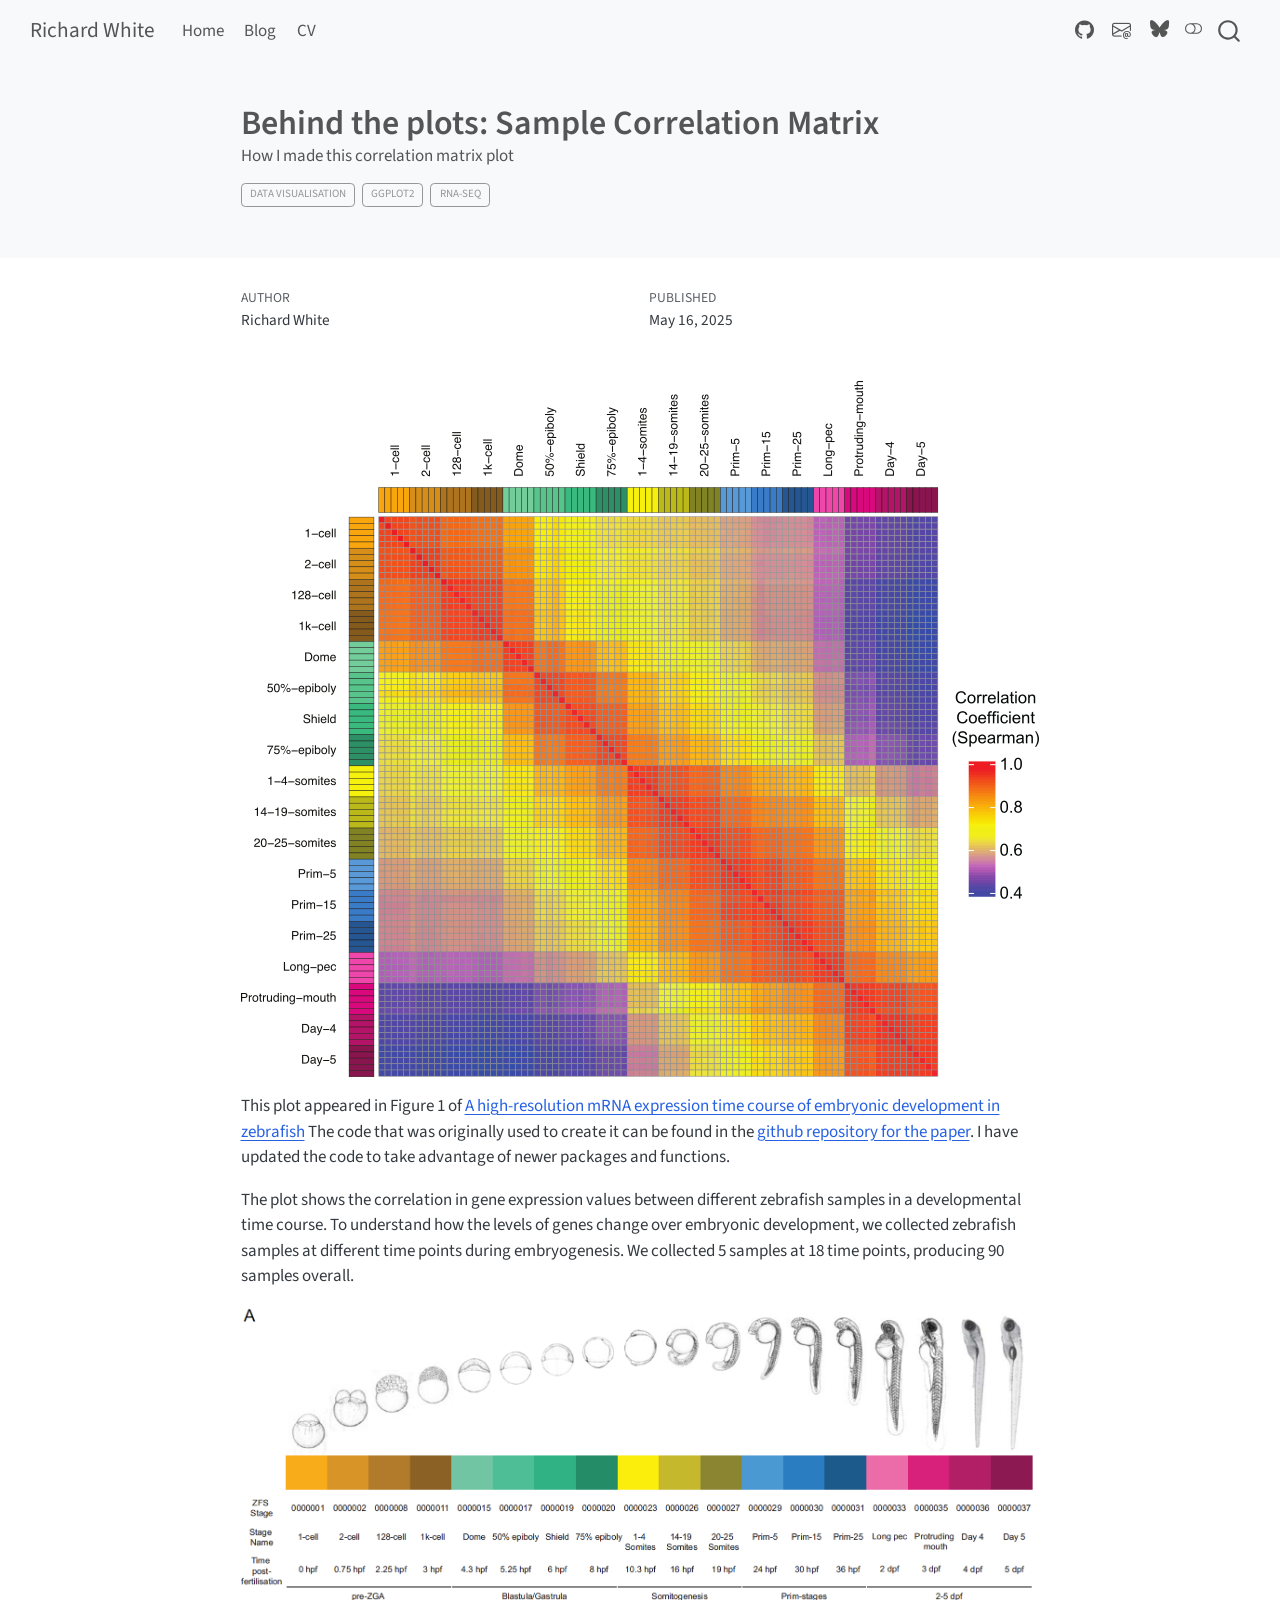
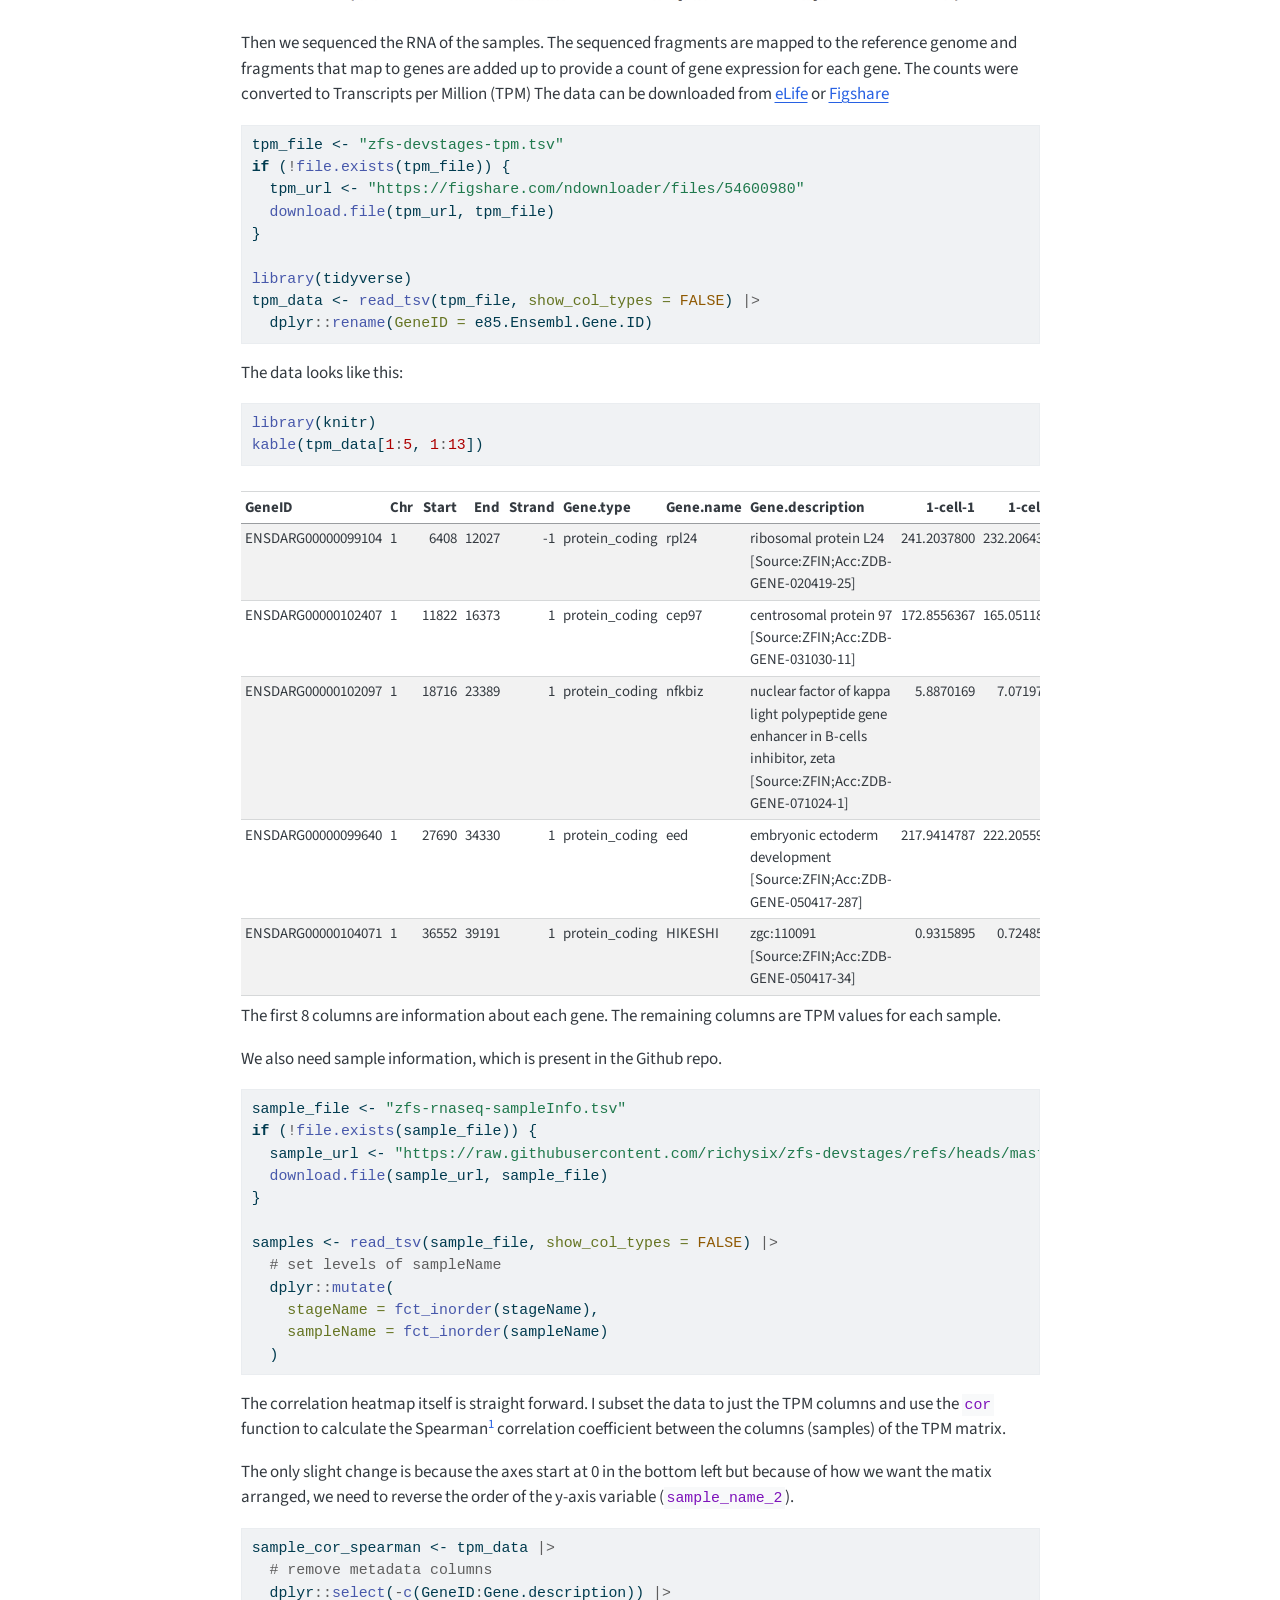
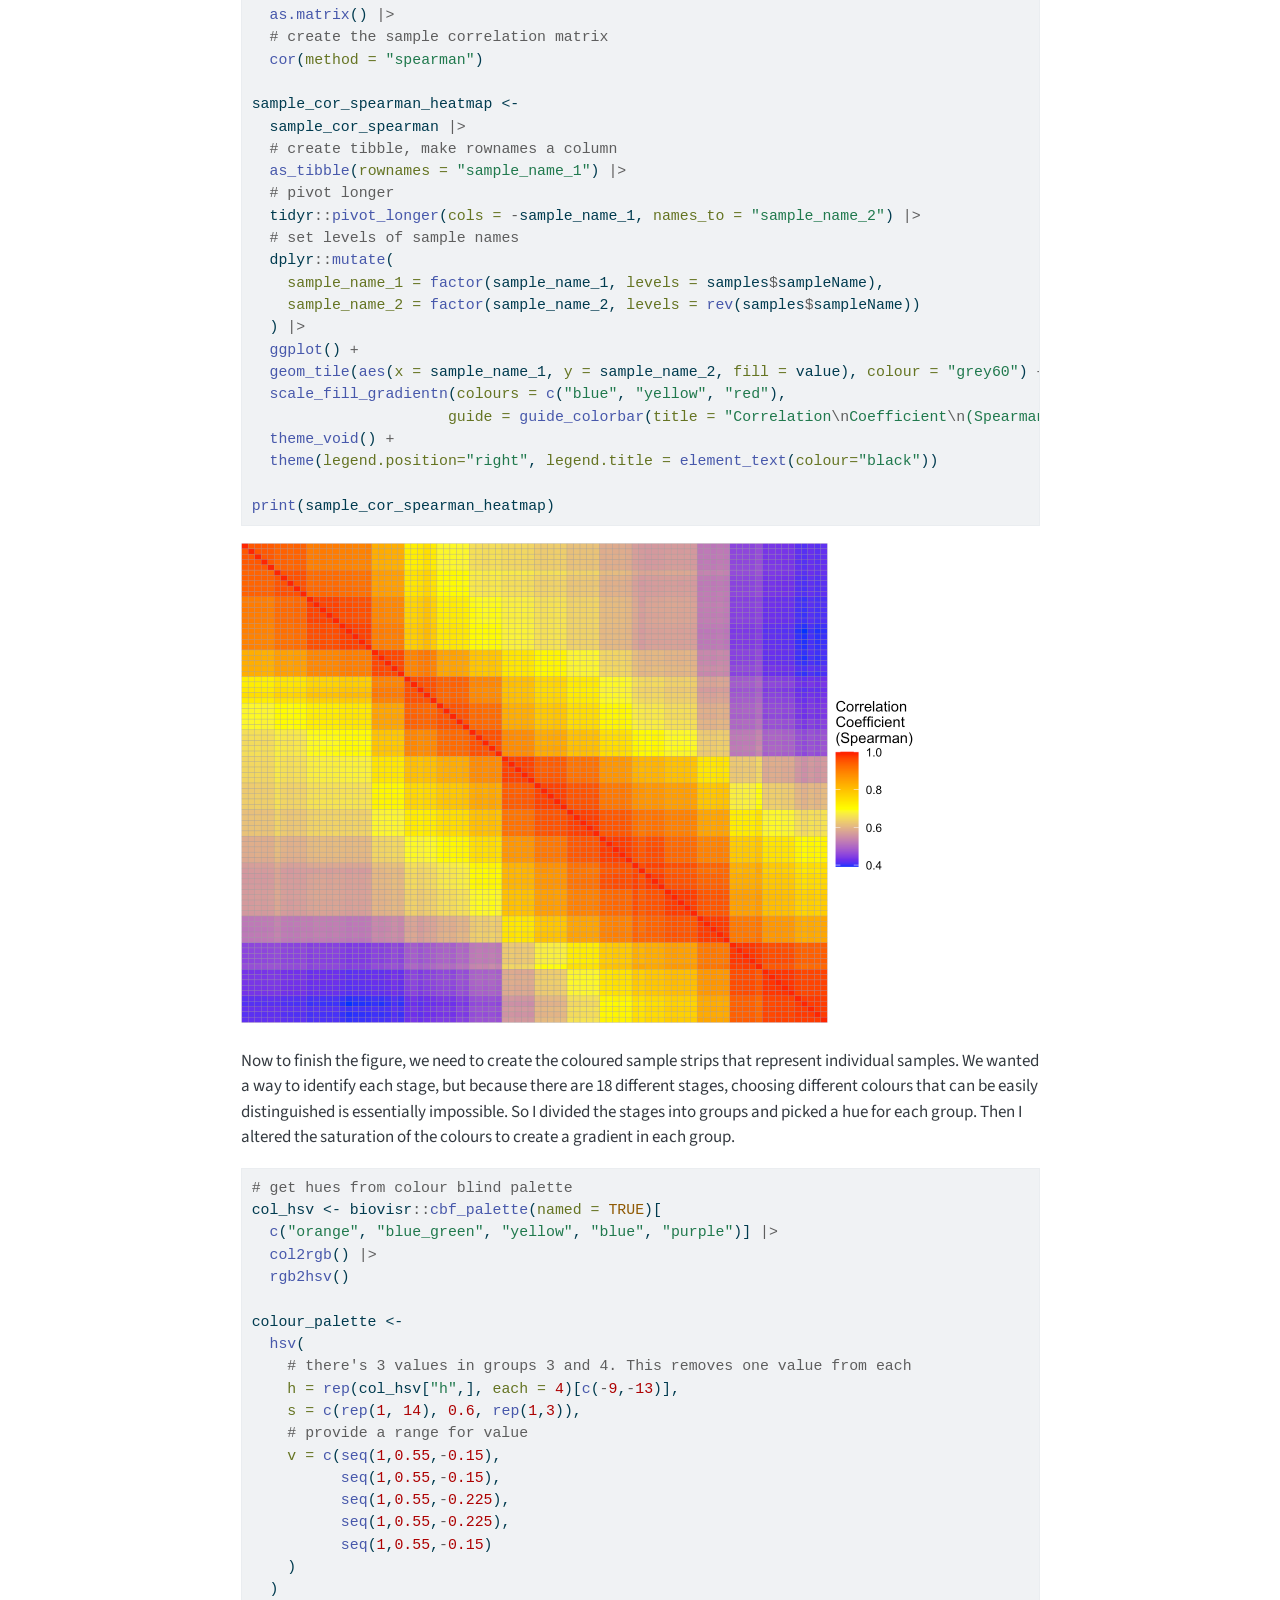
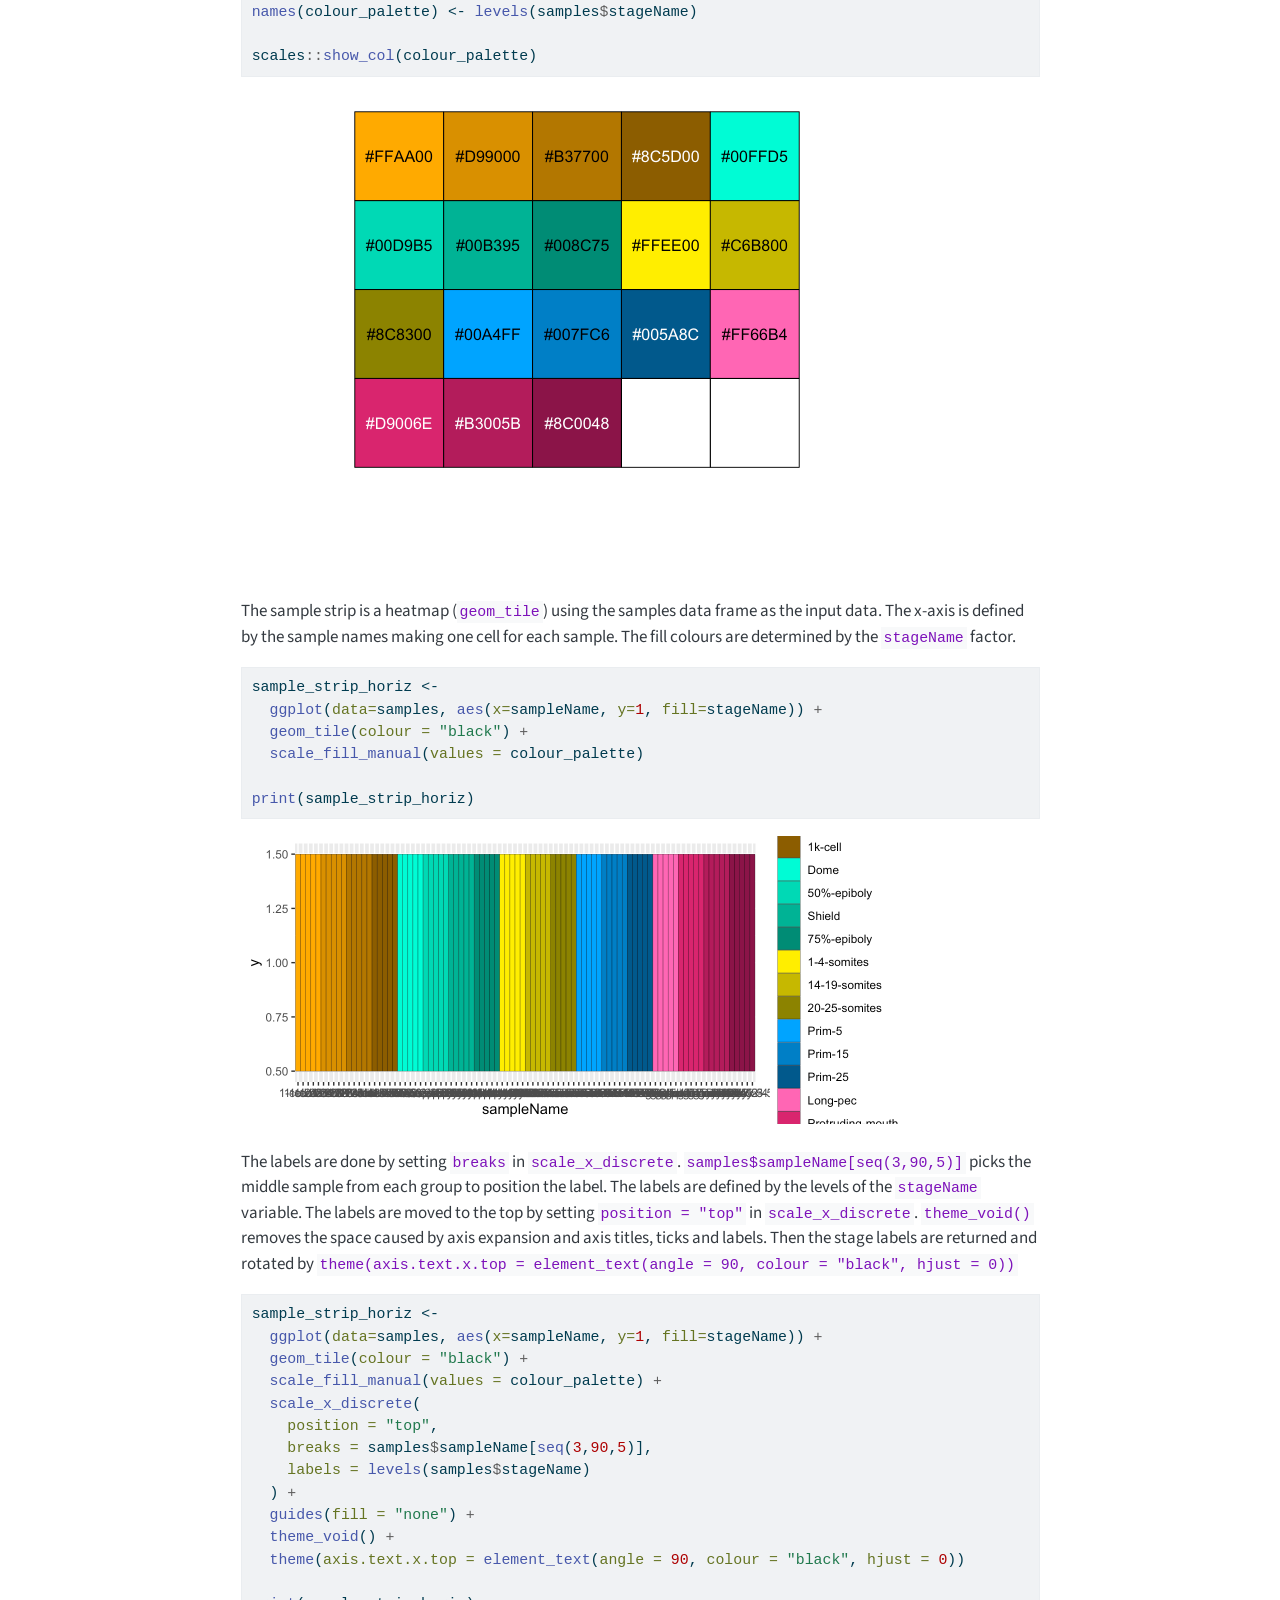
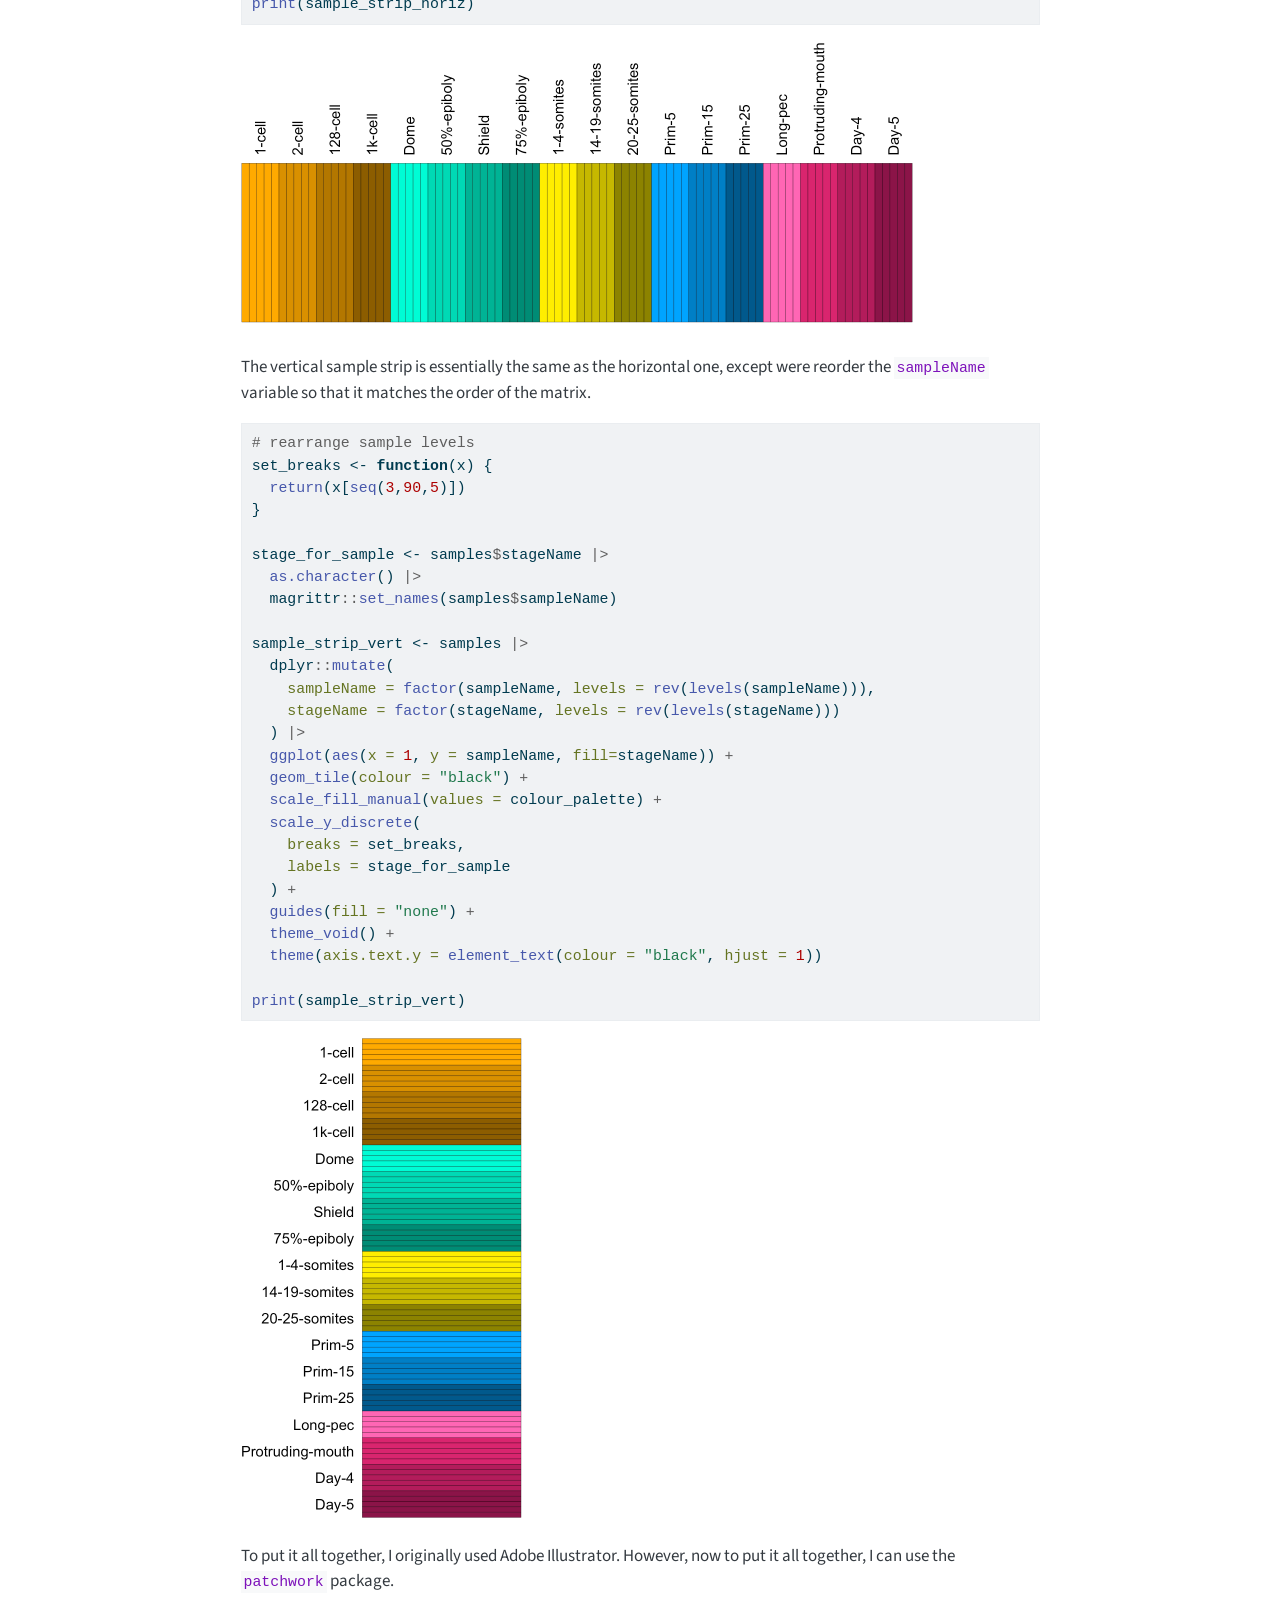
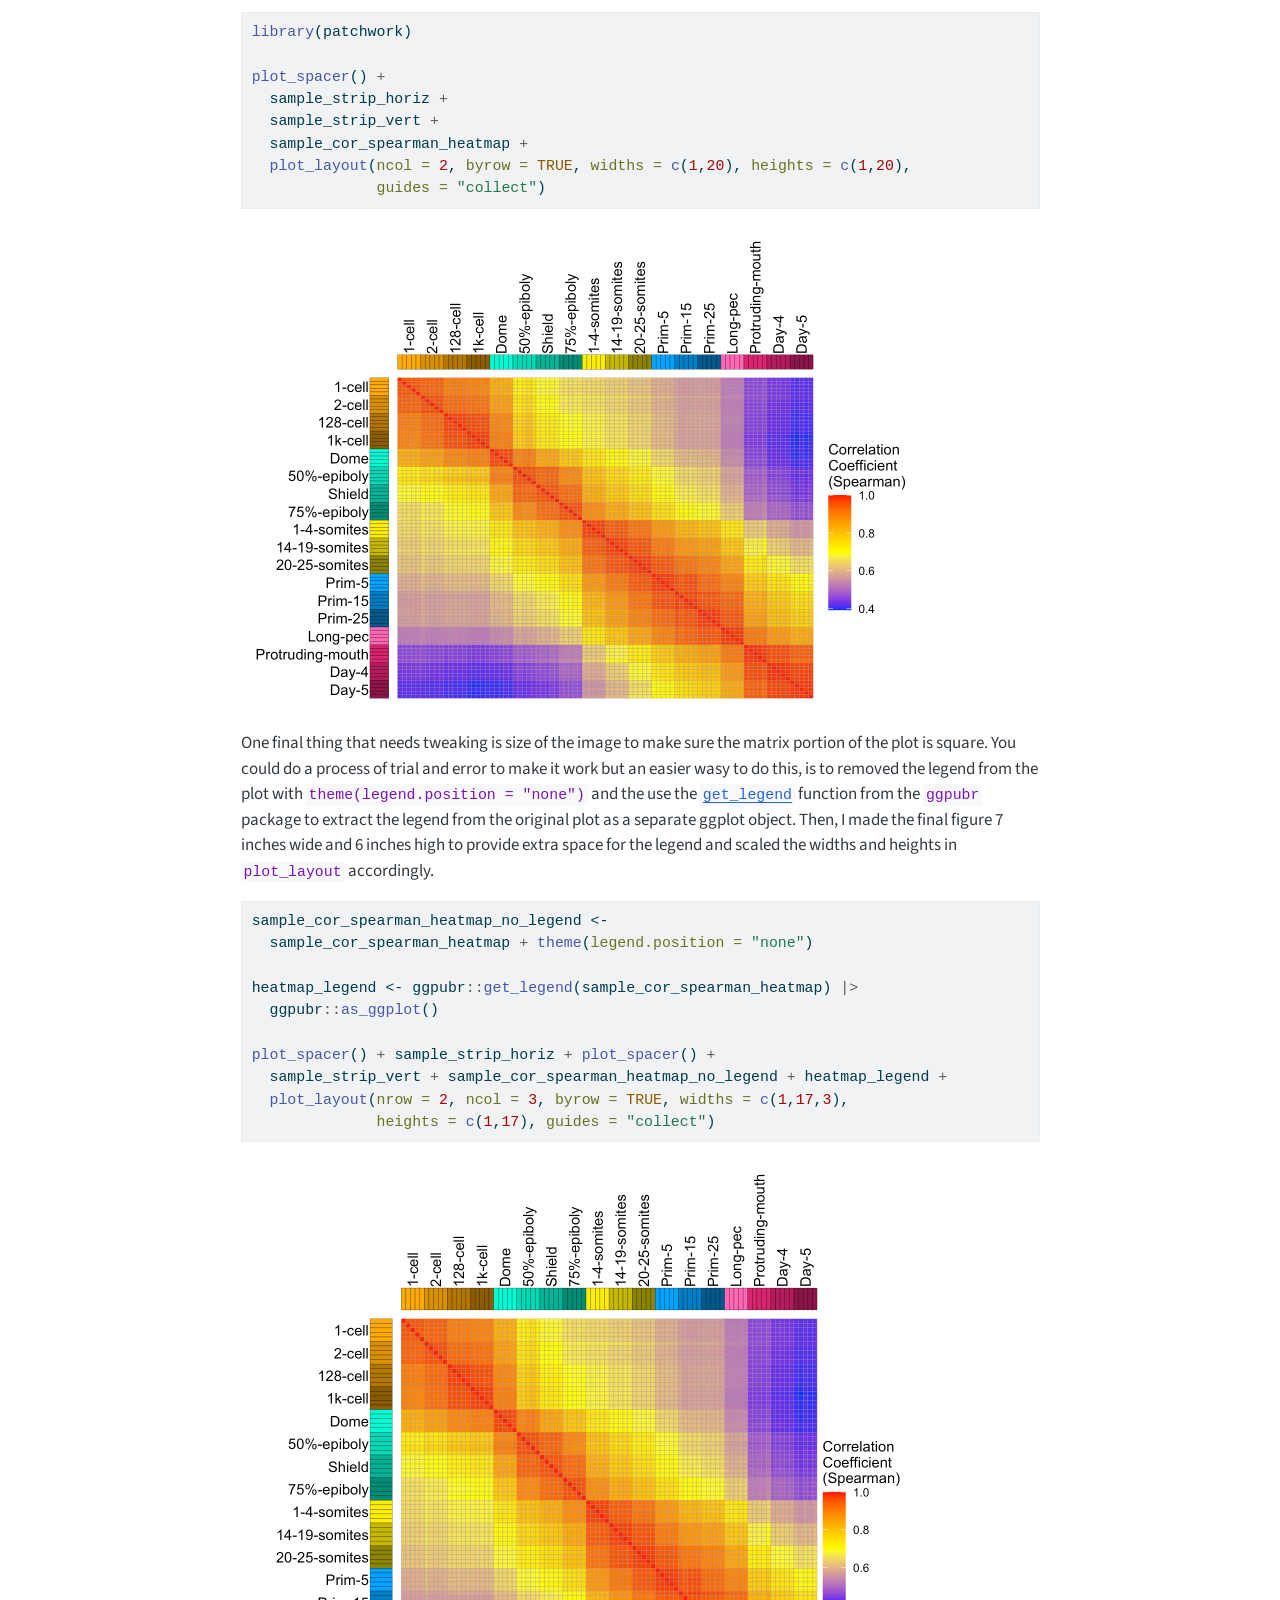
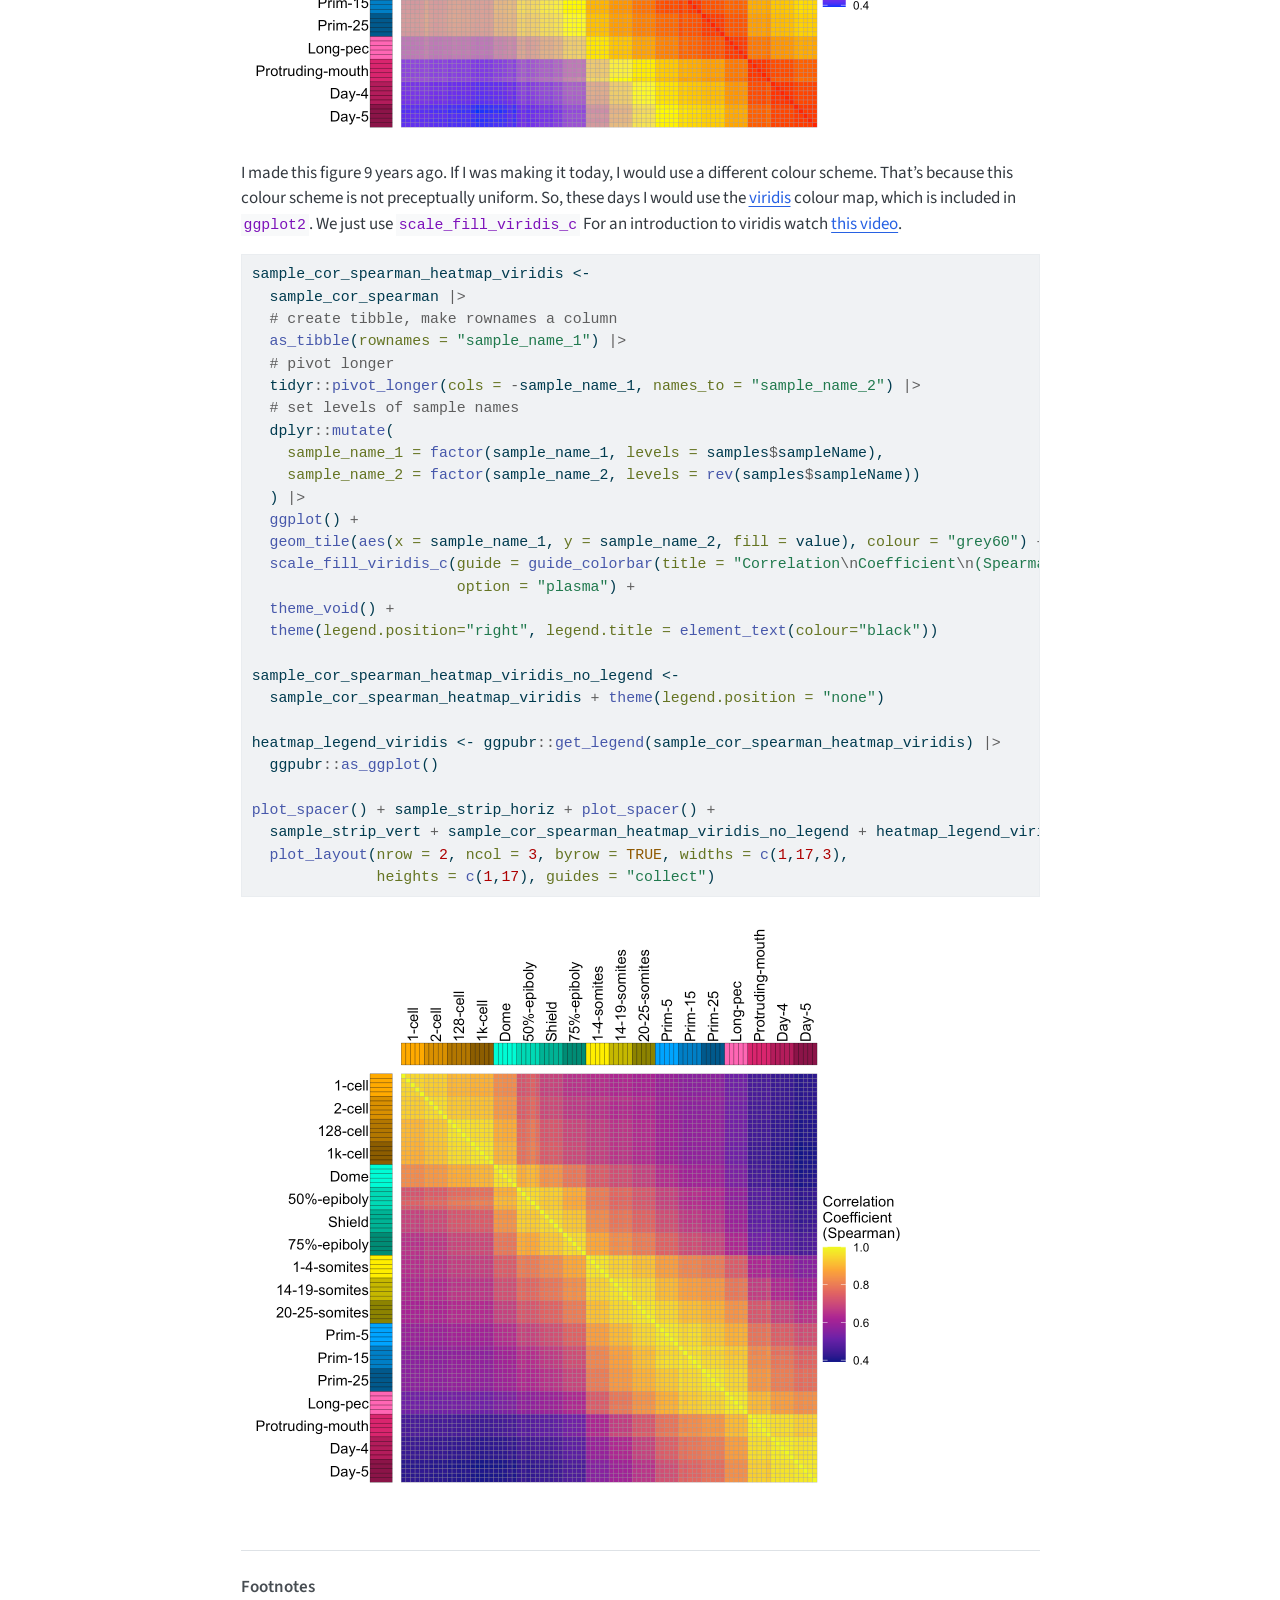
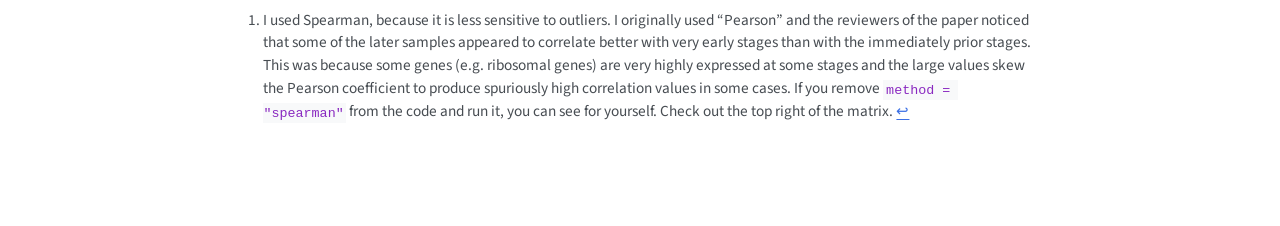
==== docs/posts/sample-cor-matrix/index.html @ 6b80bf81 "Create new post about sample correlation matrix" ====
<!DOCTYPE html>
<html xmlns="http://www.w3.org/1999/xhtml" lang="en" xml:lang="en"><head>

<meta charset="utf-8">
<meta name="generator" content="quarto-1.6.40">

<meta name="viewport" content="width=device-width, initial-scale=1.0, user-scalable=yes">

<meta name="author" content="Richard White">
<meta name="dcterms.date" content="2025-05-16">
<meta name="description" content="How I made this correlation matrix plot">

<title>Behind the plots: Sample Correlation Matrix – Richard White</title>
<style>
code{white-space: pre-wrap;}
span.smallcaps{font-variant: small-caps;}
div.columns{display: flex; gap: min(4vw, 1.5em);}
div.column{flex: auto; overflow-x: auto;}
div.hanging-indent{margin-left: 1.5em; text-indent: -1.5em;}
ul.task-list{list-style: none;}
ul.task-list li input[type="checkbox"] {
  width: 0.8em;
  margin: 0 0.8em 0.2em -1em; /* quarto-specific, see https://github.com/quarto-dev/quarto-cli/issues/4556 */ 
  vertical-align: middle;
}
/* CSS for syntax highlighting */
pre > code.sourceCode { white-space: pre; position: relative; }
pre > code.sourceCode > span { line-height: 1.25; }
pre > code.sourceCode > span:empty { height: 1.2em; }
.sourceCode { overflow: visible; }
code.sourceCode > span { color: inherit; text-decoration: inherit; }
div.sourceCode { margin: 1em 0; }
pre.sourceCode { margin: 0; }
@media screen {
div.sourceCode { overflow: auto; }
}
@media print {
pre > code.sourceCode { white-space: pre-wrap; }
pre > code.sourceCode > span { display: inline-block; text-indent: -5em; padding-left: 5em; }
}
pre.numberSource code
  { counter-reset: source-line 0; }
pre.numberSource code > span
  { position: relative; left: -4em; counter-increment: source-line; }
pre.numberSource code > span > a:first-child::before
  { content: counter(source-line);
    position: relative; left: -1em; text-align: right; vertical-align: baseline;
    border: none; display: inline-block;
    -webkit-touch-callout: none; -webkit-user-select: none;
    -khtml-user-select: none; -moz-user-select: none;
    -ms-user-select: none; user-select: none;
    padding: 0 4px; width: 4em;
  }
pre.numberSource { margin-left: 3em;  padding-left: 4px; }
div.sourceCode
  {   }
@media screen {
pre > code.sourceCode > span > a:first-child::before { text-decoration: underline; }
}
</style>


<script src="../../site_libs/quarto-nav/quarto-nav.js"></script>
<script src="../../site_libs/quarto-nav/headroom.min.js"></script>
<script src="../../site_libs/clipboard/clipboard.min.js"></script>
<script src="../../site_libs/quarto-search/autocomplete.umd.js"></script>
<script src="../../site_libs/quarto-search/fuse.min.js"></script>
<script src="../../site_libs/quarto-search/quarto-search.js"></script>
<meta name="quarto:offset" content="../../">
<script src="../../site_libs/quarto-html/quarto.js"></script>
<script src="../../site_libs/quarto-html/popper.min.js"></script>
<script src="../../site_libs/quarto-html/tippy.umd.min.js"></script>
<script src="../../site_libs/quarto-html/anchor.min.js"></script>
<link href="../../site_libs/quarto-html/tippy.css" rel="stylesheet">
<link href="../../site_libs/quarto-html/quarto-syntax-highlighting-549806ee2085284f45b00abea8c6df48.css" rel="stylesheet" class="quarto-color-scheme" id="quarto-text-highlighting-styles">
<link href="../../site_libs/quarto-html/quarto-syntax-highlighting-dark-8ea72dc5fed832574809a9c94082fbbb.css" rel="prefetch" class="quarto-color-scheme quarto-color-alternate" id="quarto-text-highlighting-styles">
<script src="../../site_libs/bootstrap/bootstrap.min.js"></script>
<link href="../../site_libs/bootstrap/bootstrap-icons.css" rel="stylesheet">
<link href="../../site_libs/bootstrap/bootstrap-6bd9cfa162949bde0a231f530c97869d.min.css" rel="stylesheet" append-hash="true" class="quarto-color-scheme" id="quarto-bootstrap" data-mode="light">
<link href="../../site_libs/bootstrap/bootstrap-dark-fdf986989e2058d46a90f864900247d8.min.css" rel="prefetch" append-hash="true" class="quarto-color-scheme quarto-color-alternate" id="quarto-bootstrap" data-mode="dark">
<link href="../../site_libs/quarto-contrib/fontawesome6-1.2.0/all.min.css" rel="stylesheet">
<link href="../../site_libs/quarto-contrib/fontawesome6-1.2.0/latex-fontsize.css" rel="stylesheet">
<script id="quarto-search-options" type="application/json">{
  "location": "navbar",
  "copy-button": false,
  "collapse-after": 3,
  "panel-placement": "end",
  "type": "overlay",
  "limit": 50,
  "keyboard-shortcut": [
    "f",
    "/",
    "s"
  ],
  "show-item-context": false,
  "language": {
    "search-no-results-text": "No results",
    "search-matching-documents-text": "matching documents",
    "search-copy-link-title": "Copy link to search",
    "search-hide-matches-text": "Hide additional matches",
    "search-more-match-text": "more match in this document",
    "search-more-matches-text": "more matches in this document",
    "search-clear-button-title": "Clear",
    "search-text-placeholder": "",
    "search-detached-cancel-button-title": "Cancel",
    "search-submit-button-title": "Submit",
    "search-label": "Search"
  }
}</script>


<link rel="stylesheet" href="../../styles.css">
</head>

<body class="nav-fixed fullcontent">

<div id="quarto-search-results"></div>
  <header id="quarto-header" class="headroom fixed-top quarto-banner">
    <nav class="navbar navbar-expand-lg " data-bs-theme="dark">
      <div class="navbar-container container-fluid">
      <div class="navbar-brand-container mx-auto">
    <a class="navbar-brand" href="../../index.html">
    <span class="navbar-title">Richard White</span>
    </a>
  </div>
            <div id="quarto-search" class="" title="Search"></div>
          <button class="navbar-toggler" type="button" data-bs-toggle="collapse" data-bs-target="#navbarCollapse" aria-controls="navbarCollapse" role="menu" aria-expanded="false" aria-label="Toggle navigation" onclick="if (window.quartoToggleHeadroom) { window.quartoToggleHeadroom(); }">
  <span class="navbar-toggler-icon"></span>
</button>
          <div class="collapse navbar-collapse" id="navbarCollapse">
            <ul class="navbar-nav navbar-nav-scroll me-auto">
  <li class="nav-item">
    <a class="nav-link" href="../../index.html"> 
<span class="menu-text">Home</span></a>
  </li>  
  <li class="nav-item">
    <a class="nav-link" href="../../blog.html"> 
<span class="menu-text">Blog</span></a>
  </li>  
  <li class="nav-item">
    <a class="nav-link" href="../../cv.html"> 
<span class="menu-text">CV</span></a>
  </li>  
</ul>
            <ul class="navbar-nav navbar-nav-scroll ms-auto">
  <li class="nav-item compact">
    <a class="nav-link" href="https://github.com/richysix"> <i class="bi bi-github" role="img">
</i> 
<span class="menu-text"></span></a>
  </li>  
  <li class="nav-item compact">
    <a class="nav-link" href="mailto:rich.white@cantab.net"> <i class="bi bi-envelope-at" role="img">
</i> 
<span class="menu-text"></span></a>
  </li>  
  <li class="nav-item">
    <a class="nav-link" href="https://bsky.app/profile/richysix.bsky.social"> 
<span class="menu-text"><i class="fa-brands fa-bluesky" aria-label="bluesky"></i></span></a>
  </li>  
</ul>
          </div> <!-- /navcollapse -->
            <div class="quarto-navbar-tools">
  <a href="" class="quarto-color-scheme-toggle quarto-navigation-tool  px-1" onclick="window.quartoToggleColorScheme(); return false;" title="Toggle dark mode"><i class="bi"></i></a>
</div>
      </div> <!-- /container-fluid -->
    </nav>
</header>
<!-- content -->
<header id="title-block-header" class="quarto-title-block default page-columns page-full">
  <div class="quarto-title-banner page-columns page-full">
    <div class="quarto-title column-body">
      <h1 class="title">Behind the plots: Sample Correlation Matrix</h1>
                  <div>
        <div class="description">
          How I made this correlation matrix plot
        </div>
      </div>
                          <div class="quarto-categories">
                <div class="quarto-category">Data Visualisation</div>
                <div class="quarto-category">ggplot2</div>
                <div class="quarto-category">RNA-seq</div>
              </div>
                  </div>
  </div>
    
  
  <div class="quarto-title-meta">

      <div>
      <div class="quarto-title-meta-heading">Author</div>
      <div class="quarto-title-meta-contents">
               <p>Richard White </p>
            </div>
    </div>
      
      <div>
      <div class="quarto-title-meta-heading">Published</div>
      <div class="quarto-title-meta-contents">
        <p class="date">May 16, 2025</p>
      </div>
    </div>
    
      
    </div>
    
  
  </header><div id="quarto-content" class="quarto-container page-columns page-rows-contents page-layout-article page-navbar">
<!-- sidebar -->
<!-- margin-sidebar -->
    
<!-- main -->
<main class="content quarto-banner-title-block" id="quarto-document-content">





<p><img src="../../assets/images/zfs-fig1b.png" class="img-fluid"></p>
<p>This plot appeared in Figure 1 of <a href="https://doi.org/10.7554/eLife.30860">A high-resolution mRNA expression time course of embryonic development in zebrafish</a> The code that was originally used to create it can be found in the <a href="https://github.com/richysix/zfs-devstages">github repository for the paper</a>. I have updated the code to take advantage of newer packages and functions.</p>
<p>The plot shows the correlation in gene expression values between different zebrafish samples in a developmental time course. To understand how the levels of genes change over embryonic development, we collected zebrafish samples at different time points during embryogenesis. We collected 5 samples at 18 time points, producing 90 samples overall.</p>
<p><img src="zfs-fig1a.png" class="img-fluid"></p>
<p>Then we sequenced the RNA of the samples. The sequenced fragments are mapped to the reference genome and fragments that map to genes are added up to provide a count of gene expression for each gene. The counts were converted to Transcripts per Million (TPM) The data can be downloaded from <a href="https://doi.org/10.7554/eLife.30860.026">eLife</a> or <a href="https://doi.org/10.6084/m9.figshare.29086976">Figshare</a></p>
<div class="cell">
<div class="sourceCode cell-code" id="cb1"><pre class="sourceCode r code-with-copy"><code class="sourceCode r"><span id="cb1-1"><a href="#cb1-1" aria-hidden="true" tabindex="-1"></a>tpm_file <span class="ot">&lt;-</span> <span class="st">"zfs-devstages-tpm.tsv"</span></span>
<span id="cb1-2"><a href="#cb1-2" aria-hidden="true" tabindex="-1"></a><span class="cf">if</span> (<span class="sc">!</span><span class="fu">file.exists</span>(tpm_file)) {</span>
<span id="cb1-3"><a href="#cb1-3" aria-hidden="true" tabindex="-1"></a>  tpm_url <span class="ot">&lt;-</span> <span class="st">"https://figshare.com/ndownloader/files/54600980"</span></span>
<span id="cb1-4"><a href="#cb1-4" aria-hidden="true" tabindex="-1"></a>  <span class="fu">download.file</span>(tpm_url, tpm_file)</span>
<span id="cb1-5"><a href="#cb1-5" aria-hidden="true" tabindex="-1"></a>}</span>
<span id="cb1-6"><a href="#cb1-6" aria-hidden="true" tabindex="-1"></a></span>
<span id="cb1-7"><a href="#cb1-7" aria-hidden="true" tabindex="-1"></a><span class="fu">library</span>(tidyverse)</span>
<span id="cb1-8"><a href="#cb1-8" aria-hidden="true" tabindex="-1"></a>tpm_data <span class="ot">&lt;-</span> <span class="fu">read_tsv</span>(tpm_file, <span class="at">show_col_types =</span> <span class="cn">FALSE</span>) <span class="sc">|&gt;</span></span>
<span id="cb1-9"><a href="#cb1-9" aria-hidden="true" tabindex="-1"></a>  dplyr<span class="sc">::</span><span class="fu">rename</span>(<span class="at">GeneID =</span> e85.Ensembl.Gene.ID)</span></code><button title="Copy to Clipboard" class="code-copy-button"><i class="bi"></i></button></pre></div>
</div>
<p>The data looks like this:</p>
<div class="cell">
<div class="sourceCode cell-code" id="cb2"><pre class="sourceCode r code-with-copy"><code class="sourceCode r"><span id="cb2-1"><a href="#cb2-1" aria-hidden="true" tabindex="-1"></a><span class="fu">library</span>(knitr)</span>
<span id="cb2-2"><a href="#cb2-2" aria-hidden="true" tabindex="-1"></a><span class="fu">kable</span>(tpm_data[<span class="dv">1</span><span class="sc">:</span><span class="dv">5</span>, <span class="dv">1</span><span class="sc">:</span><span class="dv">13</span>])</span></code><button title="Copy to Clipboard" class="code-copy-button"><i class="bi"></i></button></pre></div>
<div class="cell-output-display">
<table class="caption-top table table-sm table-striped small">
<colgroup>
<col style="width: 7%">
<col style="width: 1%">
<col style="width: 2%">
<col style="width: 2%">
<col style="width: 2%">
<col style="width: 6%">
<col style="width: 4%">
<col style="width: 49%">
<col style="width: 4%">
<col style="width: 4%">
<col style="width: 4%">
<col style="width: 4%">
<col style="width: 4%">
</colgroup>
<thead>
<tr class="header">
<th style="text-align: left;">GeneID</th>
<th style="text-align: left;">Chr</th>
<th style="text-align: right;">Start</th>
<th style="text-align: right;">End</th>
<th style="text-align: right;">Strand</th>
<th style="text-align: left;">Gene.type</th>
<th style="text-align: left;">Gene.name</th>
<th style="text-align: left;">Gene.description</th>
<th style="text-align: right;">1-cell-1</th>
<th style="text-align: right;">1-cell-2</th>
<th style="text-align: right;">1-cell-3</th>
<th style="text-align: right;">1-cell-4</th>
<th style="text-align: right;">1-cell-5</th>
</tr>
</thead>
<tbody>
<tr class="odd">
<td style="text-align: left;">ENSDARG00000099104</td>
<td style="text-align: left;">1</td>
<td style="text-align: right;">6408</td>
<td style="text-align: right;">12027</td>
<td style="text-align: right;">-1</td>
<td style="text-align: left;">protein_coding</td>
<td style="text-align: left;">rpl24</td>
<td style="text-align: left;">ribosomal protein L24 [Source:ZFIN;Acc:ZDB-GENE-020419-25]</td>
<td style="text-align: right;">241.2037800</td>
<td style="text-align: right;">232.2064337</td>
<td style="text-align: right;">211.203960</td>
<td style="text-align: right;">217.745711</td>
<td style="text-align: right;">248.12113</td>
</tr>
<tr class="even">
<td style="text-align: left;">ENSDARG00000102407</td>
<td style="text-align: left;">1</td>
<td style="text-align: right;">11822</td>
<td style="text-align: right;">16373</td>
<td style="text-align: right;">1</td>
<td style="text-align: left;">protein_coding</td>
<td style="text-align: left;">cep97</td>
<td style="text-align: left;">centrosomal protein 97 [Source:ZFIN;Acc:ZDB-GENE-031030-11]</td>
<td style="text-align: right;">172.8556367</td>
<td style="text-align: right;">165.0511858</td>
<td style="text-align: right;">161.670783</td>
<td style="text-align: right;">139.564731</td>
<td style="text-align: right;">125.31794</td>
</tr>
<tr class="odd">
<td style="text-align: left;">ENSDARG00000102097</td>
<td style="text-align: left;">1</td>
<td style="text-align: right;">18716</td>
<td style="text-align: right;">23389</td>
<td style="text-align: right;">1</td>
<td style="text-align: left;">protein_coding</td>
<td style="text-align: left;">nfkbiz</td>
<td style="text-align: left;">nuclear factor of kappa light polypeptide gene enhancer in B-cells inhibitor, zeta [Source:ZFIN;Acc:ZDB-GENE-071024-1]</td>
<td style="text-align: right;">5.8870169</td>
<td style="text-align: right;">7.0719760</td>
<td style="text-align: right;">7.975454</td>
<td style="text-align: right;">7.636275</td>
<td style="text-align: right;">6.87339</td>
</tr>
<tr class="even">
<td style="text-align: left;">ENSDARG00000099640</td>
<td style="text-align: left;">1</td>
<td style="text-align: right;">27690</td>
<td style="text-align: right;">34330</td>
<td style="text-align: right;">1</td>
<td style="text-align: left;">protein_coding</td>
<td style="text-align: left;">eed</td>
<td style="text-align: left;">embryonic ectoderm development [Source:ZFIN;Acc:ZDB-GENE-050417-287]</td>
<td style="text-align: right;">217.9414787</td>
<td style="text-align: right;">222.2055979</td>
<td style="text-align: right;">209.671435</td>
<td style="text-align: right;">198.834633</td>
<td style="text-align: right;">173.53600</td>
</tr>
<tr class="odd">
<td style="text-align: left;">ENSDARG00000104071</td>
<td style="text-align: left;">1</td>
<td style="text-align: right;">36552</td>
<td style="text-align: right;">39191</td>
<td style="text-align: right;">1</td>
<td style="text-align: left;">protein_coding</td>
<td style="text-align: left;">HIKESHI</td>
<td style="text-align: left;">zgc:110091 [Source:ZFIN;Acc:ZDB-GENE-050417-34]</td>
<td style="text-align: right;">0.9315895</td>
<td style="text-align: right;">0.7248571</td>
<td style="text-align: right;">1.004052</td>
<td style="text-align: right;">2.290409</td>
<td style="text-align: right;">0.00000</td>
</tr>
</tbody>
</table>
</div>
</div>
<p>The first 8 columns are information about each gene. The remaining columns are TPM values for each sample.</p>
<p>We also need sample information, which is present in the Github repo.</p>
<div class="cell">
<div class="sourceCode cell-code" id="cb3"><pre class="sourceCode r code-with-copy"><code class="sourceCode r"><span id="cb3-1"><a href="#cb3-1" aria-hidden="true" tabindex="-1"></a>sample_file <span class="ot">&lt;-</span> <span class="st">"zfs-rnaseq-sampleInfo.tsv"</span></span>
<span id="cb3-2"><a href="#cb3-2" aria-hidden="true" tabindex="-1"></a><span class="cf">if</span> (<span class="sc">!</span><span class="fu">file.exists</span>(sample_file)) {</span>
<span id="cb3-3"><a href="#cb3-3" aria-hidden="true" tabindex="-1"></a>  sample_url <span class="ot">&lt;-</span> <span class="st">"https://raw.githubusercontent.com/richysix/zfs-devstages/refs/heads/master/dataFiles/rnaseq/zfs-rnaseq-sampleInfo.tsv"</span></span>
<span id="cb3-4"><a href="#cb3-4" aria-hidden="true" tabindex="-1"></a>  <span class="fu">download.file</span>(sample_url, sample_file)</span>
<span id="cb3-5"><a href="#cb3-5" aria-hidden="true" tabindex="-1"></a>}</span>
<span id="cb3-6"><a href="#cb3-6" aria-hidden="true" tabindex="-1"></a></span>
<span id="cb3-7"><a href="#cb3-7" aria-hidden="true" tabindex="-1"></a>samples <span class="ot">&lt;-</span> <span class="fu">read_tsv</span>(sample_file, <span class="at">show_col_types =</span> <span class="cn">FALSE</span>) <span class="sc">|&gt;</span> </span>
<span id="cb3-8"><a href="#cb3-8" aria-hidden="true" tabindex="-1"></a>  <span class="co"># set levels of sampleName</span></span>
<span id="cb3-9"><a href="#cb3-9" aria-hidden="true" tabindex="-1"></a>  dplyr<span class="sc">::</span><span class="fu">mutate</span>(</span>
<span id="cb3-10"><a href="#cb3-10" aria-hidden="true" tabindex="-1"></a>    <span class="at">stageName =</span> <span class="fu">fct_inorder</span>(stageName),</span>
<span id="cb3-11"><a href="#cb3-11" aria-hidden="true" tabindex="-1"></a>    <span class="at">sampleName =</span> <span class="fu">fct_inorder</span>(sampleName)</span>
<span id="cb3-12"><a href="#cb3-12" aria-hidden="true" tabindex="-1"></a>  )</span></code><button title="Copy to Clipboard" class="code-copy-button"><i class="bi"></i></button></pre></div>
</div>
<p>The correlation heatmap itself is straight forward. I subset the data to just the TPM columns and use the <code>cor</code> function to calculate the Spearman<a href="#fn1" class="footnote-ref" id="fnref1" role="doc-noteref"><sup>1</sup></a> correlation coefficient between the columns (samples) of the TPM matrix.</p>
<p>The only slight change is because the axes start at 0 in the bottom left but because of how we want the matix arranged, we need to reverse the order of the y-axis variable (<code>sample_name_2</code>).</p>
<div class="cell">
<div class="sourceCode cell-code" id="cb4"><pre class="sourceCode r code-with-copy"><code class="sourceCode r"><span id="cb4-1"><a href="#cb4-1" aria-hidden="true" tabindex="-1"></a>sample_cor_spearman <span class="ot">&lt;-</span> tpm_data <span class="sc">|&gt;</span></span>
<span id="cb4-2"><a href="#cb4-2" aria-hidden="true" tabindex="-1"></a>  <span class="co"># remove metadata columns</span></span>
<span id="cb4-3"><a href="#cb4-3" aria-hidden="true" tabindex="-1"></a>  dplyr<span class="sc">::</span><span class="fu">select</span>(<span class="sc">-</span><span class="fu">c</span>(GeneID<span class="sc">:</span>Gene.description)) <span class="sc">|&gt;</span></span>
<span id="cb4-4"><a href="#cb4-4" aria-hidden="true" tabindex="-1"></a>  <span class="fu">as.matrix</span>() <span class="sc">|&gt;</span></span>
<span id="cb4-5"><a href="#cb4-5" aria-hidden="true" tabindex="-1"></a>  <span class="co"># create the sample correlation matrix</span></span>
<span id="cb4-6"><a href="#cb4-6" aria-hidden="true" tabindex="-1"></a>  <span class="fu">cor</span>(<span class="at">method =</span> <span class="st">"spearman"</span>)</span>
<span id="cb4-7"><a href="#cb4-7" aria-hidden="true" tabindex="-1"></a></span>
<span id="cb4-8"><a href="#cb4-8" aria-hidden="true" tabindex="-1"></a>sample_cor_spearman_heatmap <span class="ot">&lt;-</span> </span>
<span id="cb4-9"><a href="#cb4-9" aria-hidden="true" tabindex="-1"></a>  sample_cor_spearman <span class="sc">|&gt;</span></span>
<span id="cb4-10"><a href="#cb4-10" aria-hidden="true" tabindex="-1"></a>  <span class="co"># create tibble, make rownames a column</span></span>
<span id="cb4-11"><a href="#cb4-11" aria-hidden="true" tabindex="-1"></a>  <span class="fu">as_tibble</span>(<span class="at">rownames =</span> <span class="st">"sample_name_1"</span>) <span class="sc">|&gt;</span> </span>
<span id="cb4-12"><a href="#cb4-12" aria-hidden="true" tabindex="-1"></a>  <span class="co"># pivot longer</span></span>
<span id="cb4-13"><a href="#cb4-13" aria-hidden="true" tabindex="-1"></a>  tidyr<span class="sc">::</span><span class="fu">pivot_longer</span>(<span class="at">cols =</span> <span class="sc">-</span>sample_name_1, <span class="at">names_to =</span> <span class="st">"sample_name_2"</span>) <span class="sc">|&gt;</span> </span>
<span id="cb4-14"><a href="#cb4-14" aria-hidden="true" tabindex="-1"></a>  <span class="co"># set levels of sample names</span></span>
<span id="cb4-15"><a href="#cb4-15" aria-hidden="true" tabindex="-1"></a>  dplyr<span class="sc">::</span><span class="fu">mutate</span>(</span>
<span id="cb4-16"><a href="#cb4-16" aria-hidden="true" tabindex="-1"></a>    <span class="at">sample_name_1 =</span> <span class="fu">factor</span>(sample_name_1, <span class="at">levels =</span> samples<span class="sc">$</span>sampleName),</span>
<span id="cb4-17"><a href="#cb4-17" aria-hidden="true" tabindex="-1"></a>    <span class="at">sample_name_2 =</span> <span class="fu">factor</span>(sample_name_2, <span class="at">levels =</span> <span class="fu">rev</span>(samples<span class="sc">$</span>sampleName))</span>
<span id="cb4-18"><a href="#cb4-18" aria-hidden="true" tabindex="-1"></a>  ) <span class="sc">|&gt;</span></span>
<span id="cb4-19"><a href="#cb4-19" aria-hidden="true" tabindex="-1"></a>  <span class="fu">ggplot</span>() <span class="sc">+</span></span>
<span id="cb4-20"><a href="#cb4-20" aria-hidden="true" tabindex="-1"></a>  <span class="fu">geom_tile</span>(<span class="fu">aes</span>(<span class="at">x =</span> sample_name_1, <span class="at">y =</span> sample_name_2, <span class="at">fill =</span> value), <span class="at">colour =</span> <span class="st">"grey60"</span>) <span class="sc">+</span></span>
<span id="cb4-21"><a href="#cb4-21" aria-hidden="true" tabindex="-1"></a>  <span class="fu">scale_fill_gradientn</span>(<span class="at">colours =</span> <span class="fu">c</span>(<span class="st">"blue"</span>, <span class="st">"yellow"</span>, <span class="st">"red"</span>),</span>
<span id="cb4-22"><a href="#cb4-22" aria-hidden="true" tabindex="-1"></a>                      <span class="at">guide =</span> <span class="fu">guide_colorbar</span>(<span class="at">title =</span> <span class="st">"Correlation</span><span class="sc">\n</span><span class="st">Coefficient</span><span class="sc">\n</span><span class="st">(Spearman)"</span>) ) <span class="sc">+</span></span>
<span id="cb4-23"><a href="#cb4-23" aria-hidden="true" tabindex="-1"></a>  <span class="fu">theme_void</span>() <span class="sc">+</span> </span>
<span id="cb4-24"><a href="#cb4-24" aria-hidden="true" tabindex="-1"></a>  <span class="fu">theme</span>(<span class="at">legend.position=</span><span class="st">"right"</span>, <span class="at">legend.title =</span> <span class="fu">element_text</span>(<span class="at">colour=</span><span class="st">"black"</span>))</span>
<span id="cb4-25"><a href="#cb4-25" aria-hidden="true" tabindex="-1"></a></span>
<span id="cb4-26"><a href="#cb4-26" aria-hidden="true" tabindex="-1"></a><span class="fu">print</span>(sample_cor_spearman_heatmap)</span></code><button title="Copy to Clipboard" class="code-copy-button"><i class="bi"></i></button></pre></div>
<div class="cell-output-display">
<div>
<figure class="figure">
<p><img src="index_files/figure-html/cor-plot-1-1.png" class="img-fluid figure-img" width="672"></p>
</figure>
</div>
</div>
</div>
<p>Now to finish the figure, we need to create the coloured sample strips that represent individual samples. We wanted a way to identify each stage, but because there are 18 different stages, choosing different colours that can be easily distinguished is essentially impossible. So I divided the stages into groups and picked a hue for each group. Then I altered the saturation of the colours to create a gradient in each group.</p>
<div class="cell">
<div class="sourceCode cell-code" id="cb5"><pre class="sourceCode r code-with-copy"><code class="sourceCode r"><span id="cb5-1"><a href="#cb5-1" aria-hidden="true" tabindex="-1"></a><span class="co"># get hues from colour blind palette</span></span>
<span id="cb5-2"><a href="#cb5-2" aria-hidden="true" tabindex="-1"></a>col_hsv <span class="ot">&lt;-</span> biovisr<span class="sc">::</span><span class="fu">cbf_palette</span>(<span class="at">named =</span> <span class="cn">TRUE</span>)[ </span>
<span id="cb5-3"><a href="#cb5-3" aria-hidden="true" tabindex="-1"></a>  <span class="fu">c</span>(<span class="st">"orange"</span>, <span class="st">"blue_green"</span>, <span class="st">"yellow"</span>, <span class="st">"blue"</span>, <span class="st">"purple"</span>)] <span class="sc">|&gt;</span></span>
<span id="cb5-4"><a href="#cb5-4" aria-hidden="true" tabindex="-1"></a>  <span class="fu">col2rgb</span>() <span class="sc">|&gt;</span> </span>
<span id="cb5-5"><a href="#cb5-5" aria-hidden="true" tabindex="-1"></a>  <span class="fu">rgb2hsv</span>()</span>
<span id="cb5-6"><a href="#cb5-6" aria-hidden="true" tabindex="-1"></a></span>
<span id="cb5-7"><a href="#cb5-7" aria-hidden="true" tabindex="-1"></a>colour_palette <span class="ot">&lt;-</span> </span>
<span id="cb5-8"><a href="#cb5-8" aria-hidden="true" tabindex="-1"></a>  <span class="fu">hsv</span>(</span>
<span id="cb5-9"><a href="#cb5-9" aria-hidden="true" tabindex="-1"></a>    <span class="co"># there's 3 values in groups 3 and 4. This removes one value from each</span></span>
<span id="cb5-10"><a href="#cb5-10" aria-hidden="true" tabindex="-1"></a>    <span class="at">h =</span> <span class="fu">rep</span>(col_hsv[<span class="st">"h"</span>,], <span class="at">each =</span> <span class="dv">4</span>)[<span class="fu">c</span>(<span class="sc">-</span><span class="dv">9</span>,<span class="sc">-</span><span class="dv">13</span>)],</span>
<span id="cb5-11"><a href="#cb5-11" aria-hidden="true" tabindex="-1"></a>    <span class="at">s =</span> <span class="fu">c</span>(<span class="fu">rep</span>(<span class="dv">1</span>, <span class="dv">14</span>), <span class="fl">0.6</span>, <span class="fu">rep</span>(<span class="dv">1</span>,<span class="dv">3</span>)),</span>
<span id="cb5-12"><a href="#cb5-12" aria-hidden="true" tabindex="-1"></a>    <span class="co"># provide a range for value </span></span>
<span id="cb5-13"><a href="#cb5-13" aria-hidden="true" tabindex="-1"></a>    <span class="at">v =</span> <span class="fu">c</span>(<span class="fu">seq</span>(<span class="dv">1</span>,<span class="fl">0.55</span>,<span class="sc">-</span><span class="fl">0.15</span>),</span>
<span id="cb5-14"><a href="#cb5-14" aria-hidden="true" tabindex="-1"></a>          <span class="fu">seq</span>(<span class="dv">1</span>,<span class="fl">0.55</span>,<span class="sc">-</span><span class="fl">0.15</span>),</span>
<span id="cb5-15"><a href="#cb5-15" aria-hidden="true" tabindex="-1"></a>          <span class="fu">seq</span>(<span class="dv">1</span>,<span class="fl">0.55</span>,<span class="sc">-</span><span class="fl">0.225</span>),</span>
<span id="cb5-16"><a href="#cb5-16" aria-hidden="true" tabindex="-1"></a>          <span class="fu">seq</span>(<span class="dv">1</span>,<span class="fl">0.55</span>,<span class="sc">-</span><span class="fl">0.225</span>),</span>
<span id="cb5-17"><a href="#cb5-17" aria-hidden="true" tabindex="-1"></a>          <span class="fu">seq</span>(<span class="dv">1</span>,<span class="fl">0.55</span>,<span class="sc">-</span><span class="fl">0.15</span>)</span>
<span id="cb5-18"><a href="#cb5-18" aria-hidden="true" tabindex="-1"></a>    )</span>
<span id="cb5-19"><a href="#cb5-19" aria-hidden="true" tabindex="-1"></a>  )</span>
<span id="cb5-20"><a href="#cb5-20" aria-hidden="true" tabindex="-1"></a><span class="fu">names</span>(colour_palette) <span class="ot">&lt;-</span> <span class="fu">levels</span>(samples<span class="sc">$</span>stageName)</span>
<span id="cb5-21"><a href="#cb5-21" aria-hidden="true" tabindex="-1"></a></span>
<span id="cb5-22"><a href="#cb5-22" aria-hidden="true" tabindex="-1"></a>scales<span class="sc">::</span><span class="fu">show_col</span>(colour_palette)</span></code><button title="Copy to Clipboard" class="code-copy-button"><i class="bi"></i></button></pre></div>
<div class="cell-output-display">
<div>
<figure class="figure">
<p><img src="index_files/figure-html/stage-colours-1.png" class="img-fluid figure-img" width="672"></p>
</figure>
</div>
</div>
</div>
<p>The sample strip is a heatmap (<code>geom_tile</code>) using the samples data frame as the input data. The x-axis is defined by the sample names making one cell for each sample. The fill colours are determined by the <code>stageName</code> factor.</p>
<div class="cell">
<div class="sourceCode cell-code" id="cb6"><pre class="sourceCode r code-with-copy"><code class="sourceCode r"><span id="cb6-1"><a href="#cb6-1" aria-hidden="true" tabindex="-1"></a>sample_strip_horiz <span class="ot">&lt;-</span> </span>
<span id="cb6-2"><a href="#cb6-2" aria-hidden="true" tabindex="-1"></a>  <span class="fu">ggplot</span>(<span class="at">data=</span>samples, <span class="fu">aes</span>(<span class="at">x=</span>sampleName, <span class="at">y=</span><span class="dv">1</span>, <span class="at">fill=</span>stageName)) <span class="sc">+</span> </span>
<span id="cb6-3"><a href="#cb6-3" aria-hidden="true" tabindex="-1"></a>  <span class="fu">geom_tile</span>(<span class="at">colour =</span> <span class="st">"black"</span>) <span class="sc">+</span> </span>
<span id="cb6-4"><a href="#cb6-4" aria-hidden="true" tabindex="-1"></a>  <span class="fu">scale_fill_manual</span>(<span class="at">values =</span> colour_palette)</span>
<span id="cb6-5"><a href="#cb6-5" aria-hidden="true" tabindex="-1"></a></span>
<span id="cb6-6"><a href="#cb6-6" aria-hidden="true" tabindex="-1"></a><span class="fu">print</span>(sample_strip_horiz)</span></code><button title="Copy to Clipboard" class="code-copy-button"><i class="bi"></i></button></pre></div>
<div class="cell-output-display">
<div>
<figure class="figure">
<p><img src="index_files/figure-html/basic-sample-strip-1.png" class="img-fluid figure-img" width="672"></p>
</figure>
</div>
</div>
</div>
<p>The labels are done by setting <code>breaks</code> in <code>scale_x_discrete</code>. <code>samples$sampleName[seq(3,90,5)]</code> picks the middle sample from each group to position the label. The labels are defined by the levels of the <code>stageName</code> variable. The labels are moved to the top by setting <code>position = "top"</code> in <code>scale_x_discrete</code>. <code>theme_void()</code> removes the space caused by axis expansion and axis titles, ticks and labels. Then the stage labels are returned and rotated by <code>theme(axis.text.x.top = element_text(angle = 90, colour = "black", hjust = 0))</code></p>
<div class="cell">
<div class="sourceCode cell-code" id="cb7"><pre class="sourceCode r code-with-copy"><code class="sourceCode r"><span id="cb7-1"><a href="#cb7-1" aria-hidden="true" tabindex="-1"></a>sample_strip_horiz <span class="ot">&lt;-</span> </span>
<span id="cb7-2"><a href="#cb7-2" aria-hidden="true" tabindex="-1"></a>  <span class="fu">ggplot</span>(<span class="at">data=</span>samples, <span class="fu">aes</span>(<span class="at">x=</span>sampleName, <span class="at">y=</span><span class="dv">1</span>, <span class="at">fill=</span>stageName)) <span class="sc">+</span> </span>
<span id="cb7-3"><a href="#cb7-3" aria-hidden="true" tabindex="-1"></a>  <span class="fu">geom_tile</span>(<span class="at">colour =</span> <span class="st">"black"</span>) <span class="sc">+</span> </span>
<span id="cb7-4"><a href="#cb7-4" aria-hidden="true" tabindex="-1"></a>  <span class="fu">scale_fill_manual</span>(<span class="at">values =</span> colour_palette) <span class="sc">+</span> </span>
<span id="cb7-5"><a href="#cb7-5" aria-hidden="true" tabindex="-1"></a>  <span class="fu">scale_x_discrete</span>(</span>
<span id="cb7-6"><a href="#cb7-6" aria-hidden="true" tabindex="-1"></a>    <span class="at">position =</span> <span class="st">"top"</span>, </span>
<span id="cb7-7"><a href="#cb7-7" aria-hidden="true" tabindex="-1"></a>    <span class="at">breaks =</span> samples<span class="sc">$</span>sampleName[<span class="fu">seq</span>(<span class="dv">3</span>,<span class="dv">90</span>,<span class="dv">5</span>)],</span>
<span id="cb7-8"><a href="#cb7-8" aria-hidden="true" tabindex="-1"></a>    <span class="at">labels =</span> <span class="fu">levels</span>(samples<span class="sc">$</span>stageName)</span>
<span id="cb7-9"><a href="#cb7-9" aria-hidden="true" tabindex="-1"></a>  ) <span class="sc">+</span></span>
<span id="cb7-10"><a href="#cb7-10" aria-hidden="true" tabindex="-1"></a>  <span class="fu">guides</span>(<span class="at">fill =</span> <span class="st">"none"</span>) <span class="sc">+</span></span>
<span id="cb7-11"><a href="#cb7-11" aria-hidden="true" tabindex="-1"></a>  <span class="fu">theme_void</span>() <span class="sc">+</span></span>
<span id="cb7-12"><a href="#cb7-12" aria-hidden="true" tabindex="-1"></a>  <span class="fu">theme</span>(<span class="at">axis.text.x.top =</span> <span class="fu">element_text</span>(<span class="at">angle =</span> <span class="dv">90</span>, <span class="at">colour =</span> <span class="st">"black"</span>, <span class="at">hjust =</span> <span class="dv">0</span>))</span>
<span id="cb7-13"><a href="#cb7-13" aria-hidden="true" tabindex="-1"></a></span>
<span id="cb7-14"><a href="#cb7-14" aria-hidden="true" tabindex="-1"></a><span class="fu">print</span>(sample_strip_horiz)</span></code><button title="Copy to Clipboard" class="code-copy-button"><i class="bi"></i></button></pre></div>
<div class="cell-output-display">
<div>
<figure class="figure">
<p><img src="index_files/figure-html/sample-strip-horiz-1.png" class="img-fluid figure-img" width="672"></p>
</figure>
</div>
</div>
</div>
<p>The vertical sample strip is essentially the same as the horizontal one, except were reorder the <code>sampleName</code> variable so that it matches the order of the matrix.</p>
<div class="cell">
<div class="sourceCode cell-code" id="cb8"><pre class="sourceCode r code-with-copy"><code class="sourceCode r"><span id="cb8-1"><a href="#cb8-1" aria-hidden="true" tabindex="-1"></a><span class="co"># rearrange sample levels</span></span>
<span id="cb8-2"><a href="#cb8-2" aria-hidden="true" tabindex="-1"></a>set_breaks <span class="ot">&lt;-</span> <span class="cf">function</span>(x) {</span>
<span id="cb8-3"><a href="#cb8-3" aria-hidden="true" tabindex="-1"></a>  <span class="fu">return</span>(x[<span class="fu">seq</span>(<span class="dv">3</span>,<span class="dv">90</span>,<span class="dv">5</span>)])</span>
<span id="cb8-4"><a href="#cb8-4" aria-hidden="true" tabindex="-1"></a>}</span>
<span id="cb8-5"><a href="#cb8-5" aria-hidden="true" tabindex="-1"></a></span>
<span id="cb8-6"><a href="#cb8-6" aria-hidden="true" tabindex="-1"></a>stage_for_sample <span class="ot">&lt;-</span> samples<span class="sc">$</span>stageName <span class="sc">|&gt;</span></span>
<span id="cb8-7"><a href="#cb8-7" aria-hidden="true" tabindex="-1"></a>  <span class="fu">as.character</span>() <span class="sc">|&gt;</span></span>
<span id="cb8-8"><a href="#cb8-8" aria-hidden="true" tabindex="-1"></a>  magrittr<span class="sc">::</span><span class="fu">set_names</span>(samples<span class="sc">$</span>sampleName)</span>
<span id="cb8-9"><a href="#cb8-9" aria-hidden="true" tabindex="-1"></a></span>
<span id="cb8-10"><a href="#cb8-10" aria-hidden="true" tabindex="-1"></a>sample_strip_vert <span class="ot">&lt;-</span> samples <span class="sc">|&gt;</span></span>
<span id="cb8-11"><a href="#cb8-11" aria-hidden="true" tabindex="-1"></a>  dplyr<span class="sc">::</span><span class="fu">mutate</span>(</span>
<span id="cb8-12"><a href="#cb8-12" aria-hidden="true" tabindex="-1"></a>    <span class="at">sampleName =</span> <span class="fu">factor</span>(sampleName, <span class="at">levels =</span> <span class="fu">rev</span>(<span class="fu">levels</span>(sampleName))),</span>
<span id="cb8-13"><a href="#cb8-13" aria-hidden="true" tabindex="-1"></a>    <span class="at">stageName =</span> <span class="fu">factor</span>(stageName, <span class="at">levels =</span> <span class="fu">rev</span>(<span class="fu">levels</span>(stageName)))</span>
<span id="cb8-14"><a href="#cb8-14" aria-hidden="true" tabindex="-1"></a>  ) <span class="sc">|&gt;</span></span>
<span id="cb8-15"><a href="#cb8-15" aria-hidden="true" tabindex="-1"></a>  <span class="fu">ggplot</span>(<span class="fu">aes</span>(<span class="at">x =</span> <span class="dv">1</span>, <span class="at">y =</span> sampleName, <span class="at">fill=</span>stageName)) <span class="sc">+</span> </span>
<span id="cb8-16"><a href="#cb8-16" aria-hidden="true" tabindex="-1"></a>  <span class="fu">geom_tile</span>(<span class="at">colour =</span> <span class="st">"black"</span>) <span class="sc">+</span> </span>
<span id="cb8-17"><a href="#cb8-17" aria-hidden="true" tabindex="-1"></a>  <span class="fu">scale_fill_manual</span>(<span class="at">values =</span> colour_palette) <span class="sc">+</span> </span>
<span id="cb8-18"><a href="#cb8-18" aria-hidden="true" tabindex="-1"></a>  <span class="fu">scale_y_discrete</span>(</span>
<span id="cb8-19"><a href="#cb8-19" aria-hidden="true" tabindex="-1"></a>    <span class="at">breaks =</span> set_breaks,</span>
<span id="cb8-20"><a href="#cb8-20" aria-hidden="true" tabindex="-1"></a>    <span class="at">labels =</span> stage_for_sample</span>
<span id="cb8-21"><a href="#cb8-21" aria-hidden="true" tabindex="-1"></a>  ) <span class="sc">+</span></span>
<span id="cb8-22"><a href="#cb8-22" aria-hidden="true" tabindex="-1"></a>  <span class="fu">guides</span>(<span class="at">fill =</span> <span class="st">"none"</span>) <span class="sc">+</span></span>
<span id="cb8-23"><a href="#cb8-23" aria-hidden="true" tabindex="-1"></a>  <span class="fu">theme_void</span>() <span class="sc">+</span></span>
<span id="cb8-24"><a href="#cb8-24" aria-hidden="true" tabindex="-1"></a>  <span class="fu">theme</span>(<span class="at">axis.text.y =</span> <span class="fu">element_text</span>(<span class="at">colour =</span> <span class="st">"black"</span>, <span class="at">hjust =</span> <span class="dv">1</span>))</span>
<span id="cb8-25"><a href="#cb8-25" aria-hidden="true" tabindex="-1"></a></span>
<span id="cb8-26"><a href="#cb8-26" aria-hidden="true" tabindex="-1"></a><span class="fu">print</span>(sample_strip_vert)</span></code><button title="Copy to Clipboard" class="code-copy-button"><i class="bi"></i></button></pre></div>
<div class="cell-output-display">
<div>
<figure class="figure">
<p><img src="index_files/figure-html/sample-strip-vert-1.png" class="img-fluid figure-img" width="288"></p>
</figure>
</div>
</div>
</div>
<p>To put it all together, I originally used Adobe Illustrator. However, now to put it all together, I can use the <code>patchwork</code> package.</p>
<div class="cell">
<div class="sourceCode cell-code" id="cb9"><pre class="sourceCode r code-with-copy"><code class="sourceCode r"><span id="cb9-1"><a href="#cb9-1" aria-hidden="true" tabindex="-1"></a><span class="fu">library</span>(patchwork)</span>
<span id="cb9-2"><a href="#cb9-2" aria-hidden="true" tabindex="-1"></a></span>
<span id="cb9-3"><a href="#cb9-3" aria-hidden="true" tabindex="-1"></a><span class="fu">plot_spacer</span>() <span class="sc">+</span></span>
<span id="cb9-4"><a href="#cb9-4" aria-hidden="true" tabindex="-1"></a>  sample_strip_horiz <span class="sc">+</span></span>
<span id="cb9-5"><a href="#cb9-5" aria-hidden="true" tabindex="-1"></a>  sample_strip_vert <span class="sc">+</span></span>
<span id="cb9-6"><a href="#cb9-6" aria-hidden="true" tabindex="-1"></a>  sample_cor_spearman_heatmap <span class="sc">+</span></span>
<span id="cb9-7"><a href="#cb9-7" aria-hidden="true" tabindex="-1"></a>  <span class="fu">plot_layout</span>(<span class="at">ncol =</span> <span class="dv">2</span>, <span class="at">byrow =</span> <span class="cn">TRUE</span>, <span class="at">widths =</span> <span class="fu">c</span>(<span class="dv">1</span>,<span class="dv">20</span>), <span class="at">heights =</span> <span class="fu">c</span>(<span class="dv">1</span>,<span class="dv">20</span>),</span>
<span id="cb9-8"><a href="#cb9-8" aria-hidden="true" tabindex="-1"></a>              <span class="at">guides =</span> <span class="st">"collect"</span>)</span></code><button title="Copy to Clipboard" class="code-copy-button"><i class="bi"></i></button></pre></div>
<div class="cell-output-display">
<div>
<figure class="figure">
<p><img src="index_files/figure-html/composite-1-1.png" class="img-fluid figure-img" width="672"></p>
</figure>
</div>
</div>
</div>
<p>One final thing that needs tweaking is size of the image to make sure the matrix portion of the plot is square. You could do a process of trial and error to make it work but an easier wasy to do this, is to removed the legend from the plot with <code>theme(legend.position = "none")</code> and the use the <a href="https://rpkgs.datanovia.com/ggpubr/reference/get_legend.html"><code>get_legend</code></a> function from the <code>ggpubr</code> package to extract the legend from the original plot as a separate ggplot object. Then, I made the final figure 7 inches wide and 6 inches high to provide extra space for the legend and scaled the widths and heights in <code>plot_layout</code> accordingly.</p>
<div class="cell">
<div class="sourceCode cell-code" id="cb10"><pre class="sourceCode r code-with-copy"><code class="sourceCode r"><span id="cb10-1"><a href="#cb10-1" aria-hidden="true" tabindex="-1"></a>sample_cor_spearman_heatmap_no_legend <span class="ot">&lt;-</span> </span>
<span id="cb10-2"><a href="#cb10-2" aria-hidden="true" tabindex="-1"></a>  sample_cor_spearman_heatmap <span class="sc">+</span> <span class="fu">theme</span>(<span class="at">legend.position =</span> <span class="st">"none"</span>)</span>
<span id="cb10-3"><a href="#cb10-3" aria-hidden="true" tabindex="-1"></a></span>
<span id="cb10-4"><a href="#cb10-4" aria-hidden="true" tabindex="-1"></a>heatmap_legend <span class="ot">&lt;-</span> ggpubr<span class="sc">::</span><span class="fu">get_legend</span>(sample_cor_spearman_heatmap) <span class="sc">|&gt;</span></span>
<span id="cb10-5"><a href="#cb10-5" aria-hidden="true" tabindex="-1"></a>  ggpubr<span class="sc">::</span><span class="fu">as_ggplot</span>()</span>
<span id="cb10-6"><a href="#cb10-6" aria-hidden="true" tabindex="-1"></a></span>
<span id="cb10-7"><a href="#cb10-7" aria-hidden="true" tabindex="-1"></a><span class="fu">plot_spacer</span>() <span class="sc">+</span> sample_strip_horiz <span class="sc">+</span> <span class="fu">plot_spacer</span>() <span class="sc">+</span></span>
<span id="cb10-8"><a href="#cb10-8" aria-hidden="true" tabindex="-1"></a>  sample_strip_vert <span class="sc">+</span> sample_cor_spearman_heatmap_no_legend <span class="sc">+</span> heatmap_legend <span class="sc">+</span></span>
<span id="cb10-9"><a href="#cb10-9" aria-hidden="true" tabindex="-1"></a>  <span class="fu">plot_layout</span>(<span class="at">nrow =</span> <span class="dv">2</span>, <span class="at">ncol =</span> <span class="dv">3</span>, <span class="at">byrow =</span> <span class="cn">TRUE</span>, <span class="at">widths =</span> <span class="fu">c</span>(<span class="dv">1</span>,<span class="dv">17</span>,<span class="dv">3</span>), </span>
<span id="cb10-10"><a href="#cb10-10" aria-hidden="true" tabindex="-1"></a>              <span class="at">heights =</span> <span class="fu">c</span>(<span class="dv">1</span>,<span class="dv">17</span>), <span class="at">guides =</span> <span class="st">"collect"</span>)</span></code><button title="Copy to Clipboard" class="code-copy-button"><i class="bi"></i></button></pre></div>
<div class="cell-output-display">
<div>
<figure class="figure">
<p><img src="index_files/figure-html/final-fig-1.png" class="img-fluid figure-img" width="672"></p>
</figure>
</div>
</div>
</div>
<p>I made this figure 9 years ago. If I was making it today, I would use a different colour scheme. That’s because this colour scheme is not preceptually uniform. So, these days I would use the <a href="https://cran.r-project.org/web/packages/viridis/vignettes/intro-to-viridis.html">viridis</a> colour map, which is included in <code>ggplot2</code>. We just use <code>scale_fill_viridis_c</code> For an introduction to viridis watch <a href="https://www.youtube.com/watch?v=xAoljeRJ3lU">this video</a>.</p>
<div class="cell">
<div class="sourceCode cell-code" id="cb11"><pre class="sourceCode r code-with-copy"><code class="sourceCode r"><span id="cb11-1"><a href="#cb11-1" aria-hidden="true" tabindex="-1"></a>sample_cor_spearman_heatmap_viridis <span class="ot">&lt;-</span> </span>
<span id="cb11-2"><a href="#cb11-2" aria-hidden="true" tabindex="-1"></a>  sample_cor_spearman <span class="sc">|&gt;</span></span>
<span id="cb11-3"><a href="#cb11-3" aria-hidden="true" tabindex="-1"></a>  <span class="co"># create tibble, make rownames a column</span></span>
<span id="cb11-4"><a href="#cb11-4" aria-hidden="true" tabindex="-1"></a>  <span class="fu">as_tibble</span>(<span class="at">rownames =</span> <span class="st">"sample_name_1"</span>) <span class="sc">|&gt;</span> </span>
<span id="cb11-5"><a href="#cb11-5" aria-hidden="true" tabindex="-1"></a>  <span class="co"># pivot longer</span></span>
<span id="cb11-6"><a href="#cb11-6" aria-hidden="true" tabindex="-1"></a>  tidyr<span class="sc">::</span><span class="fu">pivot_longer</span>(<span class="at">cols =</span> <span class="sc">-</span>sample_name_1, <span class="at">names_to =</span> <span class="st">"sample_name_2"</span>) <span class="sc">|&gt;</span> </span>
<span id="cb11-7"><a href="#cb11-7" aria-hidden="true" tabindex="-1"></a>  <span class="co"># set levels of sample names</span></span>
<span id="cb11-8"><a href="#cb11-8" aria-hidden="true" tabindex="-1"></a>  dplyr<span class="sc">::</span><span class="fu">mutate</span>(</span>
<span id="cb11-9"><a href="#cb11-9" aria-hidden="true" tabindex="-1"></a>    <span class="at">sample_name_1 =</span> <span class="fu">factor</span>(sample_name_1, <span class="at">levels =</span> samples<span class="sc">$</span>sampleName),</span>
<span id="cb11-10"><a href="#cb11-10" aria-hidden="true" tabindex="-1"></a>    <span class="at">sample_name_2 =</span> <span class="fu">factor</span>(sample_name_2, <span class="at">levels =</span> <span class="fu">rev</span>(samples<span class="sc">$</span>sampleName))</span>
<span id="cb11-11"><a href="#cb11-11" aria-hidden="true" tabindex="-1"></a>  ) <span class="sc">|&gt;</span></span>
<span id="cb11-12"><a href="#cb11-12" aria-hidden="true" tabindex="-1"></a>  <span class="fu">ggplot</span>() <span class="sc">+</span></span>
<span id="cb11-13"><a href="#cb11-13" aria-hidden="true" tabindex="-1"></a>  <span class="fu">geom_tile</span>(<span class="fu">aes</span>(<span class="at">x =</span> sample_name_1, <span class="at">y =</span> sample_name_2, <span class="at">fill =</span> value), <span class="at">colour =</span> <span class="st">"grey60"</span>) <span class="sc">+</span></span>
<span id="cb11-14"><a href="#cb11-14" aria-hidden="true" tabindex="-1"></a>  <span class="fu">scale_fill_viridis_c</span>(<span class="at">guide =</span> <span class="fu">guide_colorbar</span>(<span class="at">title =</span> <span class="st">"Correlation</span><span class="sc">\n</span><span class="st">Coefficient</span><span class="sc">\n</span><span class="st">(Spearman)"</span>),</span>
<span id="cb11-15"><a href="#cb11-15" aria-hidden="true" tabindex="-1"></a>                       <span class="at">option =</span> <span class="st">"plasma"</span>) <span class="sc">+</span></span>
<span id="cb11-16"><a href="#cb11-16" aria-hidden="true" tabindex="-1"></a>  <span class="fu">theme_void</span>() <span class="sc">+</span> </span>
<span id="cb11-17"><a href="#cb11-17" aria-hidden="true" tabindex="-1"></a>  <span class="fu">theme</span>(<span class="at">legend.position=</span><span class="st">"right"</span>, <span class="at">legend.title =</span> <span class="fu">element_text</span>(<span class="at">colour=</span><span class="st">"black"</span>))</span>
<span id="cb11-18"><a href="#cb11-18" aria-hidden="true" tabindex="-1"></a></span>
<span id="cb11-19"><a href="#cb11-19" aria-hidden="true" tabindex="-1"></a>sample_cor_spearman_heatmap_viridis_no_legend <span class="ot">&lt;-</span> </span>
<span id="cb11-20"><a href="#cb11-20" aria-hidden="true" tabindex="-1"></a>  sample_cor_spearman_heatmap_viridis <span class="sc">+</span> <span class="fu">theme</span>(<span class="at">legend.position =</span> <span class="st">"none"</span>)</span>
<span id="cb11-21"><a href="#cb11-21" aria-hidden="true" tabindex="-1"></a></span>
<span id="cb11-22"><a href="#cb11-22" aria-hidden="true" tabindex="-1"></a>heatmap_legend_viridis <span class="ot">&lt;-</span> ggpubr<span class="sc">::</span><span class="fu">get_legend</span>(sample_cor_spearman_heatmap_viridis) <span class="sc">|&gt;</span></span>
<span id="cb11-23"><a href="#cb11-23" aria-hidden="true" tabindex="-1"></a>  ggpubr<span class="sc">::</span><span class="fu">as_ggplot</span>()</span>
<span id="cb11-24"><a href="#cb11-24" aria-hidden="true" tabindex="-1"></a></span>
<span id="cb11-25"><a href="#cb11-25" aria-hidden="true" tabindex="-1"></a><span class="fu">plot_spacer</span>() <span class="sc">+</span> sample_strip_horiz <span class="sc">+</span> <span class="fu">plot_spacer</span>() <span class="sc">+</span></span>
<span id="cb11-26"><a href="#cb11-26" aria-hidden="true" tabindex="-1"></a>  sample_strip_vert <span class="sc">+</span> sample_cor_spearman_heatmap_viridis_no_legend <span class="sc">+</span> heatmap_legend_viridis <span class="sc">+</span></span>
<span id="cb11-27"><a href="#cb11-27" aria-hidden="true" tabindex="-1"></a>  <span class="fu">plot_layout</span>(<span class="at">nrow =</span> <span class="dv">2</span>, <span class="at">ncol =</span> <span class="dv">3</span>, <span class="at">byrow =</span> <span class="cn">TRUE</span>, <span class="at">widths =</span> <span class="fu">c</span>(<span class="dv">1</span>,<span class="dv">17</span>,<span class="dv">3</span>), </span>
<span id="cb11-28"><a href="#cb11-28" aria-hidden="true" tabindex="-1"></a>              <span class="at">heights =</span> <span class="fu">c</span>(<span class="dv">1</span>,<span class="dv">17</span>), <span class="at">guides =</span> <span class="st">"collect"</span>)</span></code><button title="Copy to Clipboard" class="code-copy-button"><i class="bi"></i></button></pre></div>
<div class="cell-output-display">
<div>
<figure class="figure">
<p><img src="index_files/figure-html/viridis-1.png" class="img-fluid figure-img" width="672"></p>
</figure>
</div>
</div>
</div>




<div id="quarto-appendix" class="default"><section id="footnotes" class="footnotes footnotes-end-of-document" role="doc-endnotes"><h2 class="anchored quarto-appendix-heading">Footnotes</h2>

<ol>
<li id="fn1"><p>I used Spearman, because it is less sensitive to outliers. I originally used “Pearson” and the reviewers of the paper noticed that some of the later samples appeared to correlate better with very early stages than with the immediately prior stages. This was because some genes (e.g.&nbsp;ribosomal genes) are very highly expressed at some stages and the large values skew the Pearson coefficient to produce spuriously high correlation values in some cases. If you remove <code>method = "spearman"</code> from the code and run it, you can see for yourself. Check out the top right of the matrix.<a href="#fnref1" class="footnote-back" role="doc-backlink">↩︎</a></p></li>
</ol>
</section></div></main> <!-- /main -->
<script id="quarto-html-after-body" type="application/javascript">
window.document.addEventListener("DOMContentLoaded", function (event) {
  const toggleBodyColorMode = (bsSheetEl) => {
    const mode = bsSheetEl.getAttribute("data-mode");
    const bodyEl = window.document.querySelector("body");
    if (mode === "dark") {
      bodyEl.classList.add("quarto-dark");
      bodyEl.classList.remove("quarto-light");
    } else {
      bodyEl.classList.add("quarto-light");
      bodyEl.classList.remove("quarto-dark");
    }
  }
  const toggleBodyColorPrimary = () => {
    const bsSheetEl = window.document.querySelector("link#quarto-bootstrap");
    if (bsSheetEl) {
      toggleBodyColorMode(bsSheetEl);
    }
  }
  toggleBodyColorPrimary();  
  const disableStylesheet = (stylesheets) => {
    for (let i=0; i < stylesheets.length; i++) {
      const stylesheet = stylesheets[i];
      stylesheet.rel = 'prefetch';
    }
  }
  const enableStylesheet = (stylesheets) => {
    for (let i=0; i < stylesheets.length; i++) {
      const stylesheet = stylesheets[i];
      stylesheet.rel = 'stylesheet';
    }
  }
  const manageTransitions = (selector, allowTransitions) => {
    const els = window.document.querySelectorAll(selector);
    for (let i=0; i < els.length; i++) {
      const el = els[i];
      if (allowTransitions) {
        el.classList.remove('notransition');
      } else {
        el.classList.add('notransition');
      }
    }
  }
  const toggleGiscusIfUsed = (isAlternate, darkModeDefault) => {
    const baseTheme = document.querySelector('#giscus-base-theme')?.value ?? 'light';
    const alternateTheme = document.querySelector('#giscus-alt-theme')?.value ?? 'dark';
    let newTheme = '';
    if(darkModeDefault) {
      newTheme = isAlternate ? baseTheme : alternateTheme;
    } else {
      newTheme = isAlternate ? alternateTheme : baseTheme;
    }
    const changeGiscusTheme = () => {
      // From: https://github.com/giscus/giscus/issues/336
      const sendMessage = (message) => {
        const iframe = document.querySelector('iframe.giscus-frame');
        if (!iframe) return;
        iframe.contentWindow.postMessage({ giscus: message }, 'https://giscus.app');
      }
      sendMessage({
        setConfig: {
          theme: newTheme
        }
      });
    }
    const isGiscussLoaded = window.document.querySelector('iframe.giscus-frame') !== null;
    if (isGiscussLoaded) {
      changeGiscusTheme();
    }
  }
  const toggleColorMode = (alternate) => {
    // Switch the stylesheets
    const alternateStylesheets = window.document.querySelectorAll('link.quarto-color-scheme.quarto-color-alternate');
    manageTransitions('#quarto-margin-sidebar .nav-link', false);
    if (alternate) {
      enableStylesheet(alternateStylesheets);
      for (const sheetNode of alternateStylesheets) {
        if (sheetNode.id === "quarto-bootstrap") {
          toggleBodyColorMode(sheetNode);
        }
      }
    } else {
      disableStylesheet(alternateStylesheets);
      toggleBodyColorPrimary();
    }
    manageTransitions('#quarto-margin-sidebar .nav-link', true);
    // Switch the toggles
    const toggles = window.document.querySelectorAll('.quarto-color-scheme-toggle');
    for (let i=0; i < toggles.length; i++) {
      const toggle = toggles[i];
      if (toggle) {
        if (alternate) {
          toggle.classList.add("alternate");     
        } else {
          toggle.classList.remove("alternate");
        }
      }
    }
    // Hack to workaround the fact that safari doesn't
    // properly recolor the scrollbar when toggling (#1455)
    if (navigator.userAgent.indexOf('Safari') > 0 && navigator.userAgent.indexOf('Chrome') == -1) {
      manageTransitions("body", false);
      window.scrollTo(0, 1);
      setTimeout(() => {
        window.scrollTo(0, 0);
        manageTransitions("body", true);
      }, 40);  
    }
  }
  const isFileUrl = () => { 
    return window.location.protocol === 'file:';
  }
  const hasAlternateSentinel = () => {  
    let styleSentinel = getColorSchemeSentinel();
    if (styleSentinel !== null) {
      return styleSentinel === "alternate";
    } else {
      return false;
    }
  }
  const setStyleSentinel = (alternate) => {
    const value = alternate ? "alternate" : "default";
    if (!isFileUrl()) {
      window.localStorage.setItem("quarto-color-scheme", value);
    } else {
      localAlternateSentinel = value;
    }
  }
  const getColorSchemeSentinel = () => {
    if (!isFileUrl()) {
      const storageValue = window.localStorage.getItem("quarto-color-scheme");
      return storageValue != null ? storageValue : localAlternateSentinel;
    } else {
      return localAlternateSentinel;
    }
  }
  const darkModeDefault = false;
  let localAlternateSentinel = darkModeDefault ? 'alternate' : 'default';
  // Dark / light mode switch
  window.quartoToggleColorScheme = () => {
    // Read the current dark / light value 
    let toAlternate = !hasAlternateSentinel();
    toggleColorMode(toAlternate);
    setStyleSentinel(toAlternate);
    toggleGiscusIfUsed(toAlternate, darkModeDefault);
  };
  // Ensure there is a toggle, if there isn't float one in the top right
  if (window.document.querySelector('.quarto-color-scheme-toggle') === null) {
    const a = window.document.createElement('a');
    a.classList.add('top-right');
    a.classList.add('quarto-color-scheme-toggle');
    a.href = "";
    a.onclick = function() { try { window.quartoToggleColorScheme(); } catch {} return false; };
    const i = window.document.createElement("i");
    i.classList.add('bi');
    a.appendChild(i);
    window.document.body.appendChild(a);
  }
  // Switch to dark mode if need be
  if (hasAlternateSentinel()) {
    toggleColorMode(true);
  } else {
    toggleColorMode(false);
  }
  const icon = "";
  const anchorJS = new window.AnchorJS();
  anchorJS.options = {
    placement: 'right',
    icon: icon
  };
  anchorJS.add('.anchored');
  const isCodeAnnotation = (el) => {
    for (const clz of el.classList) {
      if (clz.startsWith('code-annotation-')) {                     
        return true;
      }
    }
    return false;
  }
  const onCopySuccess = function(e) {
    // button target
    const button = e.trigger;
    // don't keep focus
    button.blur();
    // flash "checked"
    button.classList.add('code-copy-button-checked');
    var currentTitle = button.getAttribute("title");
    button.setAttribute("title", "Copied!");
    let tooltip;
    if (window.bootstrap) {
      button.setAttribute("data-bs-toggle", "tooltip");
      button.setAttribute("data-bs-placement", "left");
      button.setAttribute("data-bs-title", "Copied!");
      tooltip = new bootstrap.Tooltip(button, 
        { trigger: "manual", 
          customClass: "code-copy-button-tooltip",
          offset: [0, -8]});
      tooltip.show();    
    }
    setTimeout(function() {
      if (tooltip) {
        tooltip.hide();
        button.removeAttribute("data-bs-title");
        button.removeAttribute("data-bs-toggle");
        button.removeAttribute("data-bs-placement");
      }
      button.setAttribute("title", currentTitle);
      button.classList.remove('code-copy-button-checked');
    }, 1000);
    // clear code selection
    e.clearSelection();
  }
  const getTextToCopy = function(trigger) {
      const codeEl = trigger.previousElementSibling.cloneNode(true);
      for (const childEl of codeEl.children) {
        if (isCodeAnnotation(childEl)) {
          childEl.remove();
        }
      }
      return codeEl.innerText;
  }
  const clipboard = new window.ClipboardJS('.code-copy-button:not([data-in-quarto-modal])', {
    text: getTextToCopy
  });
  clipboard.on('success', onCopySuccess);
  if (window.document.getElementById('quarto-embedded-source-code-modal')) {
    const clipboardModal = new window.ClipboardJS('.code-copy-button[data-in-quarto-modal]', {
      text: getTextToCopy,
      container: window.document.getElementById('quarto-embedded-source-code-modal')
    });
    clipboardModal.on('success', onCopySuccess);
  }
    var localhostRegex = new RegExp(/^(?:http|https):\/\/localhost\:?[0-9]*\//);
    var mailtoRegex = new RegExp(/^mailto:/);
      var filterRegex = new RegExp('/' + window.location.host + '/');
    var isInternal = (href) => {
        return filterRegex.test(href) || localhostRegex.test(href) || mailtoRegex.test(href);
    }
    // Inspect non-navigation links and adorn them if external
 	var links = window.document.querySelectorAll('a[href]:not(.nav-link):not(.navbar-brand):not(.toc-action):not(.sidebar-link):not(.sidebar-item-toggle):not(.pagination-link):not(.no-external):not([aria-hidden]):not(.dropdown-item):not(.quarto-navigation-tool):not(.about-link)');
    for (var i=0; i<links.length; i++) {
      const link = links[i];
      if (!isInternal(link.href)) {
        // undo the damage that might have been done by quarto-nav.js in the case of
        // links that we want to consider external
        if (link.dataset.originalHref !== undefined) {
          link.href = link.dataset.originalHref;
        }
      }
    }
  function tippyHover(el, contentFn, onTriggerFn, onUntriggerFn) {
    const config = {
      allowHTML: true,
      maxWidth: 500,
      delay: 100,
      arrow: false,
      appendTo: function(el) {
          return el.parentElement;
      },
      interactive: true,
      interactiveBorder: 10,
      theme: 'quarto',
      placement: 'bottom-start',
    };
    if (contentFn) {
      config.content = contentFn;
    }
    if (onTriggerFn) {
      config.onTrigger = onTriggerFn;
    }
    if (onUntriggerFn) {
      config.onUntrigger = onUntriggerFn;
    }
    window.tippy(el, config); 
  }
  const noterefs = window.document.querySelectorAll('a[role="doc-noteref"]');
  for (var i=0; i<noterefs.length; i++) {
    const ref = noterefs[i];
    tippyHover(ref, function() {
      // use id or data attribute instead here
      let href = ref.getAttribute('data-footnote-href') || ref.getAttribute('href');
      try { href = new URL(href).hash; } catch {}
      const id = href.replace(/^#\/?/, "");
      const note = window.document.getElementById(id);
      if (note) {
        return note.innerHTML;
      } else {
        return "";
      }
    });
  }
  const xrefs = window.document.querySelectorAll('a.quarto-xref');
  const processXRef = (id, note) => {
    // Strip column container classes
    const stripColumnClz = (el) => {
      el.classList.remove("page-full", "page-columns");
      if (el.children) {
        for (const child of el.children) {
          stripColumnClz(child);
        }
      }
    }
    stripColumnClz(note)
    if (id === null || id.startsWith('sec-')) {
      // Special case sections, only their first couple elements
      const container = document.createElement("div");
      if (note.children && note.children.length > 2) {
        container.appendChild(note.children[0].cloneNode(true));
        for (let i = 1; i < note.children.length; i++) {
          const child = note.children[i];
          if (child.tagName === "P" && child.innerText === "") {
            continue;
          } else {
            container.appendChild(child.cloneNode(true));
            break;
          }
        }
        if (window.Quarto?.typesetMath) {
          window.Quarto.typesetMath(container);
        }
        return container.innerHTML
      } else {
        if (window.Quarto?.typesetMath) {
          window.Quarto.typesetMath(note);
        }
        return note.innerHTML;
      }
    } else {
      // Remove any anchor links if they are present
      const anchorLink = note.querySelector('a.anchorjs-link');
      if (anchorLink) {
        anchorLink.remove();
      }
      if (window.Quarto?.typesetMath) {
        window.Quarto.typesetMath(note);
      }
      if (note.classList.contains("callout")) {
        return note.outerHTML;
      } else {
        return note.innerHTML;
      }
    }
  }
  for (var i=0; i<xrefs.length; i++) {
    const xref = xrefs[i];
    tippyHover(xref, undefined, function(instance) {
      instance.disable();
      let url = xref.getAttribute('href');
      let hash = undefined; 
      if (url.startsWith('#')) {
        hash = url;
      } else {
        try { hash = new URL(url).hash; } catch {}
      }
      if (hash) {
        const id = hash.replace(/^#\/?/, "");
        const note = window.document.getElementById(id);
        if (note !== null) {
          try {
            const html = processXRef(id, note.cloneNode(true));
            instance.setContent(html);
          } finally {
            instance.enable();
            instance.show();
          }
        } else {
          // See if we can fetch this
          fetch(url.split('#')[0])
          .then(res => res.text())
          .then(html => {
            const parser = new DOMParser();
            const htmlDoc = parser.parseFromString(html, "text/html");
            const note = htmlDoc.getElementById(id);
            if (note !== null) {
              const html = processXRef(id, note);
              instance.setContent(html);
            } 
          }).finally(() => {
            instance.enable();
            instance.show();
          });
        }
      } else {
        // See if we can fetch a full url (with no hash to target)
        // This is a special case and we should probably do some content thinning / targeting
        fetch(url)
        .then(res => res.text())
        .then(html => {
          const parser = new DOMParser();
          const htmlDoc = parser.parseFromString(html, "text/html");
          const note = htmlDoc.querySelector('main.content');
          if (note !== null) {
            // This should only happen for chapter cross references
            // (since there is no id in the URL)
            // remove the first header
            if (note.children.length > 0 && note.children[0].tagName === "HEADER") {
              note.children[0].remove();
            }
            const html = processXRef(null, note);
            instance.setContent(html);
          } 
        }).finally(() => {
          instance.enable();
          instance.show();
        });
      }
    }, function(instance) {
    });
  }
      let selectedAnnoteEl;
      const selectorForAnnotation = ( cell, annotation) => {
        let cellAttr = 'data-code-cell="' + cell + '"';
        let lineAttr = 'data-code-annotation="' +  annotation + '"';
        const selector = 'span[' + cellAttr + '][' + lineAttr + ']';
        return selector;
      }
      const selectCodeLines = (annoteEl) => {
        const doc = window.document;
        const targetCell = annoteEl.getAttribute("data-target-cell");
        const targetAnnotation = annoteEl.getAttribute("data-target-annotation");
        const annoteSpan = window.document.querySelector(selectorForAnnotation(targetCell, targetAnnotation));
        const lines = annoteSpan.getAttribute("data-code-lines").split(",");
        const lineIds = lines.map((line) => {
          return targetCell + "-" + line;
        })
        let top = null;
        let height = null;
        let parent = null;
        if (lineIds.length > 0) {
            //compute the position of the single el (top and bottom and make a div)
            const el = window.document.getElementById(lineIds[0]);
            top = el.offsetTop;
            height = el.offsetHeight;
            parent = el.parentElement.parentElement;
          if (lineIds.length > 1) {
            const lastEl = window.document.getElementById(lineIds[lineIds.length - 1]);
            const bottom = lastEl.offsetTop + lastEl.offsetHeight;
            height = bottom - top;
          }
          if (top !== null && height !== null && parent !== null) {
            // cook up a div (if necessary) and position it 
            let div = window.document.getElementById("code-annotation-line-highlight");
            if (div === null) {
              div = window.document.createElement("div");
              div.setAttribute("id", "code-annotation-line-highlight");
              div.style.position = 'absolute';
              parent.appendChild(div);
            }
            div.style.top = top - 2 + "px";
            div.style.height = height + 4 + "px";
            div.style.left = 0;
            let gutterDiv = window.document.getElementById("code-annotation-line-highlight-gutter");
            if (gutterDiv === null) {
              gutterDiv = window.document.createElement("div");
              gutterDiv.setAttribute("id", "code-annotation-line-highlight-gutter");
              gutterDiv.style.position = 'absolute';
              const codeCell = window.document.getElementById(targetCell);
              const gutter = codeCell.querySelector('.code-annotation-gutter');
              gutter.appendChild(gutterDiv);
            }
            gutterDiv.style.top = top - 2 + "px";
            gutterDiv.style.height = height + 4 + "px";
          }
          selectedAnnoteEl = annoteEl;
        }
      };
      const unselectCodeLines = () => {
        const elementsIds = ["code-annotation-line-highlight", "code-annotation-line-highlight-gutter"];
        elementsIds.forEach((elId) => {
          const div = window.document.getElementById(elId);
          if (div) {
            div.remove();
          }
        });
        selectedAnnoteEl = undefined;
      };
        // Handle positioning of the toggle
    window.addEventListener(
      "resize",
      throttle(() => {
        elRect = undefined;
        if (selectedAnnoteEl) {
          selectCodeLines(selectedAnnoteEl);
        }
      }, 10)
    );
    function throttle(fn, ms) {
    let throttle = false;
    let timer;
      return (...args) => {
        if(!throttle) { // first call gets through
            fn.apply(this, args);
            throttle = true;
        } else { // all the others get throttled
            if(timer) clearTimeout(timer); // cancel #2
            timer = setTimeout(() => {
              fn.apply(this, args);
              timer = throttle = false;
            }, ms);
        }
      };
    }
      // Attach click handler to the DT
      const annoteDls = window.document.querySelectorAll('dt[data-target-cell]');
      for (const annoteDlNode of annoteDls) {
        annoteDlNode.addEventListener('click', (event) => {
          const clickedEl = event.target;
          if (clickedEl !== selectedAnnoteEl) {
            unselectCodeLines();
            const activeEl = window.document.querySelector('dt[data-target-cell].code-annotation-active');
            if (activeEl) {
              activeEl.classList.remove('code-annotation-active');
            }
            selectCodeLines(clickedEl);
            clickedEl.classList.add('code-annotation-active');
          } else {
            // Unselect the line
            unselectCodeLines();
            clickedEl.classList.remove('code-annotation-active');
          }
        });
      }
  const findCites = (el) => {
    const parentEl = el.parentElement;
    if (parentEl) {
      const cites = parentEl.dataset.cites;
      if (cites) {
        return {
          el,
          cites: cites.split(' ')
        };
      } else {
        return findCites(el.parentElement)
      }
    } else {
      return undefined;
    }
  };
  var bibliorefs = window.document.querySelectorAll('a[role="doc-biblioref"]');
  for (var i=0; i<bibliorefs.length; i++) {
    const ref = bibliorefs[i];
    const citeInfo = findCites(ref);
    if (citeInfo) {
      tippyHover(citeInfo.el, function() {
        var popup = window.document.createElement('div');
        citeInfo.cites.forEach(function(cite) {
          var citeDiv = window.document.createElement('div');
          citeDiv.classList.add('hanging-indent');
          citeDiv.classList.add('csl-entry');
          var biblioDiv = window.document.getElementById('ref-' + cite);
          if (biblioDiv) {
            citeDiv.innerHTML = biblioDiv.innerHTML;
          }
          popup.appendChild(citeDiv);
        });
        return popup.innerHTML;
      });
    }
  }
});
</script>
</div> <!-- /content -->




</body></html>
---- docs/site_libs/quarto-html/tippy.css ----
.tippy-box[data-animation=fade][data-state=hidden]{opacity:0}[data-tippy-root]{max-width:calc(100vw - 10px)}.tippy-box{position:relative;background-color:#333;color:#fff;border-radius:4px;font-size:14px;line-height:1.4;white-space:normal;outline:0;transition-property:transform,visibility,opacity}.tippy-box[data-placement^=top]>.tippy-arrow{bottom:0}.tippy-box[data-placement^=top]>.tippy-arrow:before{bottom:-7px;left:0;border-width:8px 8px 0;border-top-color:initial;transform-origin:center top}.tippy-box[data-placement^=bottom]>.tippy-arrow{top:0}.tippy-box[data-placement^=bottom]>.tippy-arrow:before{top:-7px;left:0;border-width:0 8px 8px;border-bottom-color:initial;transform-origin:center bottom}.tippy-box[data-placement^=left]>.tippy-arrow{right:0}.tippy-box[data-placement^=left]>.tippy-arrow:before{border-width:8px 0 8px 8px;border-left-color:initial;right:-7px;transform-origin:center left}.tippy-box[data-placement^=right]>.tippy-arrow{left:0}.tippy-box[data-placement^=right]>.tippy-arrow:before{left:-7px;border-width:8px 8px 8px 0;border-right-color:initial;transform-origin:center right}.tippy-box[data-inertia][data-state=visible]{transition-timing-function:cubic-bezier(.54,1.5,.38,1.11)}.tippy-arrow{width:16px;height:16px;color:#333}.tippy-arrow:before{content:"";position:absolute;border-color:transparent;border-style:solid}.tippy-content{position:relative;padding:5px 9px;z-index:1}
---- docs/site_libs/quarto-html/quarto-syntax-highlighting-549806ee2085284f45b00abea8c6df48.css ----
/* quarto syntax highlight colors */
:root {
  --quarto-hl-ot-color: #003B4F;
  --quarto-hl-at-color: #657422;
  --quarto-hl-ss-color: #20794D;
  --quarto-hl-an-color: #5E5E5E;
  --quarto-hl-fu-color: #4758AB;
  --quarto-hl-st-color: #20794D;
  --quarto-hl-cf-color: #003B4F;
  --quarto-hl-op-color: #5E5E5E;
  --quarto-hl-er-color: #AD0000;
  --quarto-hl-bn-color: #AD0000;
  --quarto-hl-al-color: #AD0000;
  --quarto-hl-va-color: #111111;
  --quarto-hl-bu-color: inherit;
  --quarto-hl-ex-color: inherit;
  --quarto-hl-pp-color: #AD0000;
  --quarto-hl-in-color: #5E5E5E;
  --quarto-hl-vs-color: #20794D;
  --quarto-hl-wa-color: #5E5E5E;
  --quarto-hl-do-color: #5E5E5E;
  --quarto-hl-im-color: #00769E;
  --quarto-hl-ch-color: #20794D;
  --quarto-hl-dt-color: #AD0000;
  --quarto-hl-fl-color: #AD0000;
  --quarto-hl-co-color: #5E5E5E;
  --quarto-hl-cv-color: #5E5E5E;
  --quarto-hl-cn-color: #8f5902;
  --quarto-hl-sc-color: #5E5E5E;
  --quarto-hl-dv-color: #AD0000;
  --quarto-hl-kw-color: #003B4F;
}

/* other quarto variables */
:root {
  --quarto-font-monospace: SFMono-Regular, Menlo, Monaco, Consolas, "Liberation Mono", "Courier New", monospace;
}

pre > code.sourceCode > span {
  color: #003B4F;
}

code span {
  color: #003B4F;
}

code.sourceCode > span {
  color: #003B4F;
}

div.sourceCode,
div.sourceCode pre.sourceCode {
  color: #003B4F;
}

code span.ot {
  color: #003B4F;
  font-style: inherit;
}

code span.at {
  color: #657422;
  font-style: inherit;
}

code span.ss {
  color: #20794D;
  font-style: inherit;
}

code span.an {
  color: #5E5E5E;
  font-style: inherit;
}

code span.fu {
  color: #4758AB;
  font-style: inherit;
}

code span.st {
  color: #20794D;
  font-style: inherit;
}

code span.cf {
  color: #003B4F;
  font-weight: bold;
  font-style: inherit;
}

code span.op {
  color: #5E5E5E;
  font-style: inherit;
}

code span.er {
  color: #AD0000;
  font-style: inherit;
}

code span.bn {
  color: #AD0000;
  font-style: inherit;
}

code span.al {
  color: #AD0000;
  font-style: inherit;
}

code span.va {
  color: #111111;
  font-style: inherit;
}

code span.bu {
  font-style: inherit;
}

code span.ex {
  font-style: inherit;
}

code span.pp {
  color: #AD0000;
  font-style: inherit;
}

code span.in {
  color: #5E5E5E;
  font-style: inherit;
}

code span.vs {
  color: #20794D;
  font-style: inherit;
}

code span.wa {
  color: #5E5E5E;
  font-style: italic;
}

code span.do {
  color: #5E5E5E;
  font-style: italic;
}

code span.im {
  color: #00769E;
  font-style: inherit;
}

code span.ch {
  color: #20794D;
  font-style: inherit;
}

code span.dt {
  color: #AD0000;
  font-style: inherit;
}

code span.fl {
  color: #AD0000;
  font-style: inherit;
}

code span.co {
  color: #5E5E5E;
  font-style: inherit;
}

code span.cv {
  color: #5E5E5E;
  font-style: italic;
}

code span.cn {
  color: #8f5902;
  font-style: inherit;
}

code span.sc {
  color: #5E5E5E;
  font-style: inherit;
}

code span.dv {
  color: #AD0000;
  font-style: inherit;
}

code span.kw {
  color: #003B4F;
  font-weight: bold;
  font-style: inherit;
}

.prevent-inlining {
  content: "</";
}

/*# sourceMappingURL=ae99138f4fbc2fb4c9f5e5cd69c22459.css.map */
---- docs/site_libs/quarto-html/quarto-syntax-highlighting-dark-8ea72dc5fed832574809a9c94082fbbb.css ----
/* quarto syntax highlight colors */
:root {
  --quarto-hl-al-color: #f07178;
  --quarto-hl-an-color: #d4d0ab;
  --quarto-hl-at-color: #00e0e0;
  --quarto-hl-bn-color: #d4d0ab;
  --quarto-hl-bu-color: #abe338;
  --quarto-hl-ch-color: #abe338;
  --quarto-hl-co-color: #f8f8f2;
  --quarto-hl-cv-color: #ffd700;
  --quarto-hl-cn-color: #ffd700;
  --quarto-hl-cf-color: #ffa07a;
  --quarto-hl-dt-color: #ffa07a;
  --quarto-hl-dv-color: #d4d0ab;
  --quarto-hl-do-color: #f8f8f2;
  --quarto-hl-er-color: #f07178;
  --quarto-hl-ex-color: #00e0e0;
  --quarto-hl-fl-color: #d4d0ab;
  --quarto-hl-fu-color: #ffa07a;
  --quarto-hl-im-color: #abe338;
  --quarto-hl-in-color: #d4d0ab;
  --quarto-hl-kw-color: #ffa07a;
  --quarto-hl-op-color: #ffa07a;
  --quarto-hl-ot-color: #00e0e0;
  --quarto-hl-pp-color: #dcc6e0;
  --quarto-hl-re-color: #00e0e0;
  --quarto-hl-sc-color: #abe338;
  --quarto-hl-ss-color: #abe338;
  --quarto-hl-st-color: #abe338;
  --quarto-hl-va-color: #00e0e0;
  --quarto-hl-vs-color: #abe338;
  --quarto-hl-wa-color: #dcc6e0;
}

/* other quarto variables */
:root {
  --quarto-font-monospace: SFMono-Regular, Menlo, Monaco, Consolas, "Liberation Mono", "Courier New", monospace;
}

code span.al {
  background-color: #2a0f15;
  font-weight: bold;
  color: #f07178;
}

code span.an {
  color: #d4d0ab;
}

code span.at {
  color: #00e0e0;
}

code span.bn {
  color: #d4d0ab;
}

code span.bu {
  color: #abe338;
}

code span.ch {
  color: #abe338;
}

code span.co {
  font-style: italic;
  color: #f8f8f2;
}

code span.cv {
  color: #ffd700;
}

code span.cn {
  color: #ffd700;
}

code span.cf {
  font-weight: bold;
  color: #ffa07a;
}

code span.dt {
  color: #ffa07a;
}

code span.dv {
  color: #d4d0ab;
}

code span.do {
  color: #f8f8f2;
}

code span.er {
  color: #f07178;
  text-decoration: underline;
}

code span.ex {
  font-weight: bold;
  color: #00e0e0;
}

code span.fl {
  color: #d4d0ab;
}

code span.fu {
  color: #ffa07a;
}

code span.im {
  color: #abe338;
}

code span.in {
  color: #d4d0ab;
}

code span.kw {
  font-weight: bold;
  color: #ffa07a;
}

pre > code.sourceCode > span {
  color: #f8f8f2;
}

code span {
  color: #f8f8f2;
}

code.sourceCode > span {
  color: #f8f8f2;
}

div.sourceCode,
div.sourceCode pre.sourceCode {
  color: #f8f8f2;
}

code span.op {
  color: #ffa07a;
}

code span.ot {
  color: #00e0e0;
}

code span.pp {
  color: #dcc6e0;
}

code span.re {
  background-color: #f8f8f2;
  color: #00e0e0;
}

code span.sc {
  color: #abe338;
}

code span.ss {
  color: #abe338;
}

code span.st {
  color: #abe338;
}

code span.va {
  color: #00e0e0;
}

code span.vs {
  color: #abe338;
}

code span.wa {
  color: #dcc6e0;
}

.prevent-inlining {
  content: "</";
}

/*# sourceMappingURL=74548907a2aa49896d8738a3cf5e8124.css.map */
---- docs/site_libs/quarto-contrib/fontawesome6-1.2.0/latex-fontsize.css ----
.fa-tiny {
  font-size: 0.5em;
}
.fa-scriptsize {
  font-size: 0.7em;
}
.fa-footnotesize {
  font-size: 0.8em;
}
.fa-small {
  font-size: 0.9em;
}
.fa-normalsize {
  font-size: 1em;
}
.fa-large {
  font-size: 1.2em;
}
.fa-Large {
  font-size: 1.5em;
}
.fa-LARGE {
  font-size: 1.75em;
}
.fa-huge {
  font-size: 2em;
}
.fa-Huge {
  font-size: 2.5em;
}
---- docs/styles.css ----
/* css styles */

/* body {
  background-color: #f5e6eb;
} */
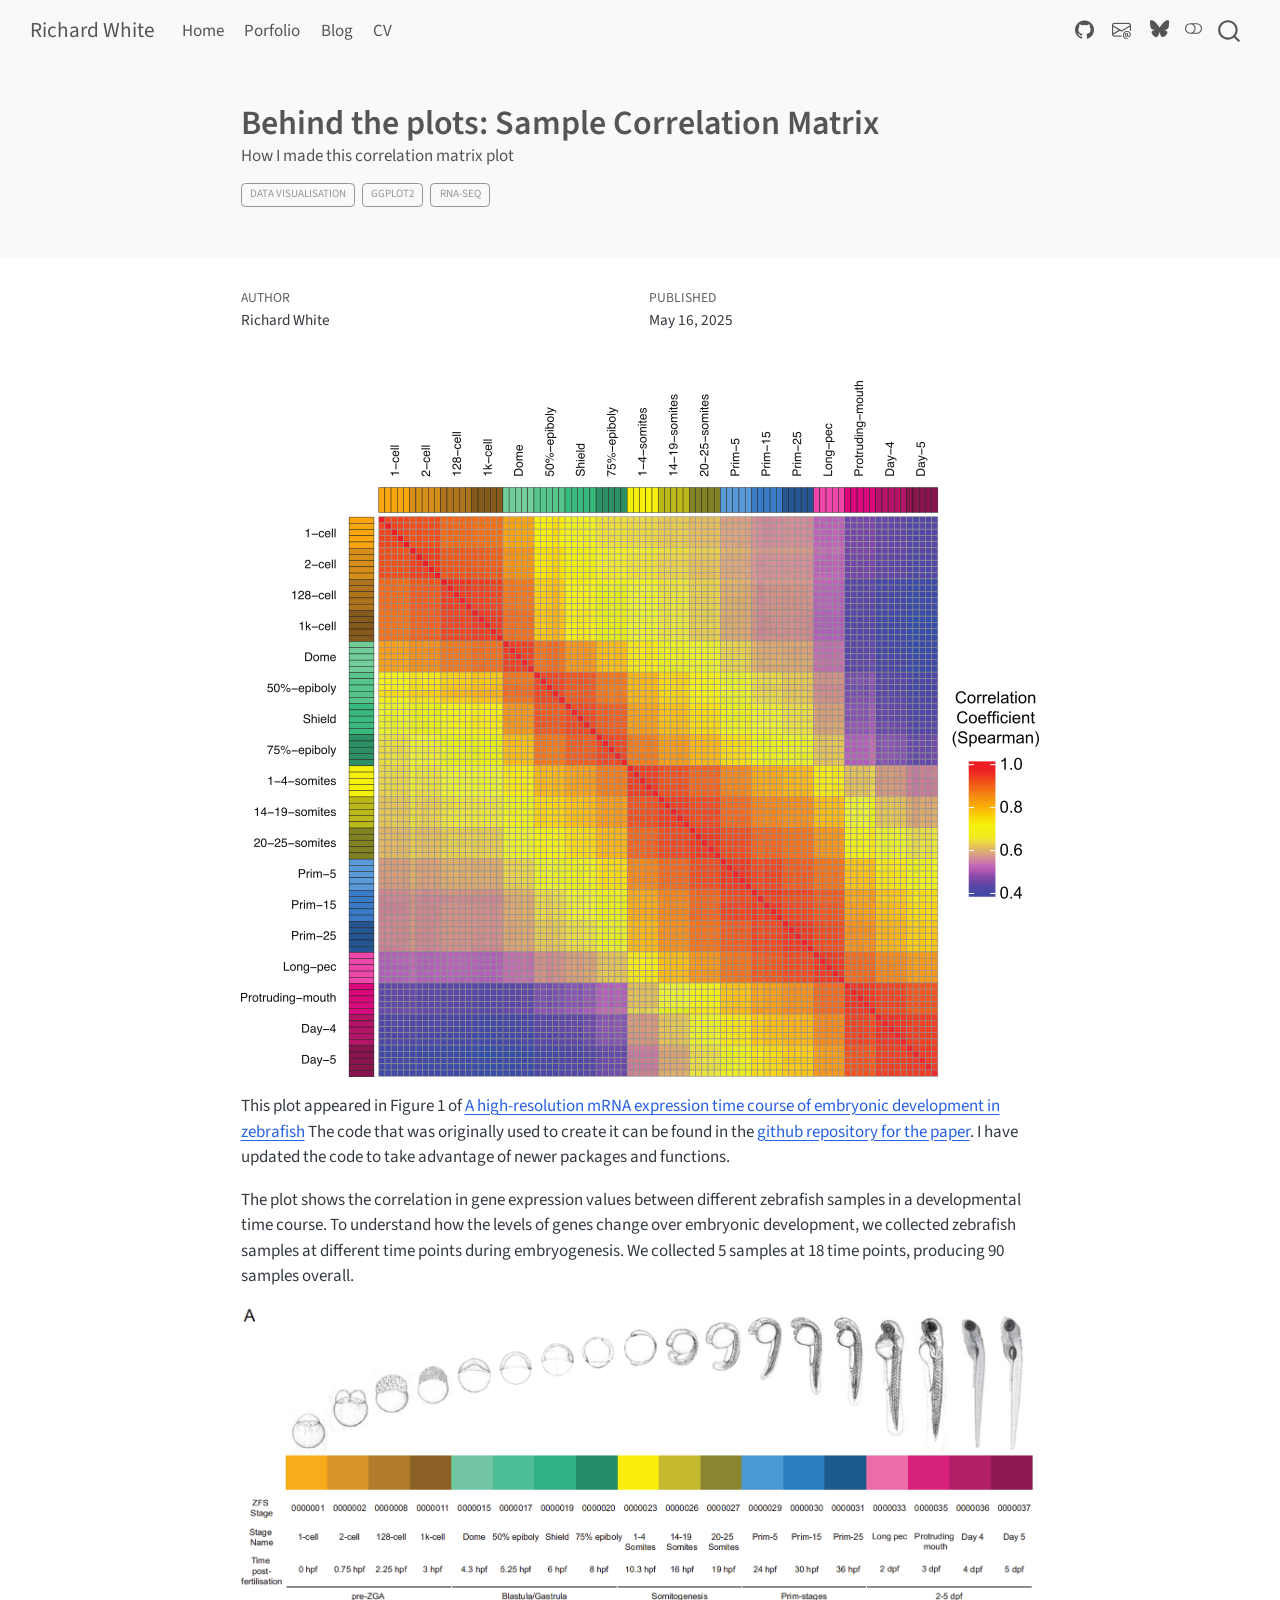
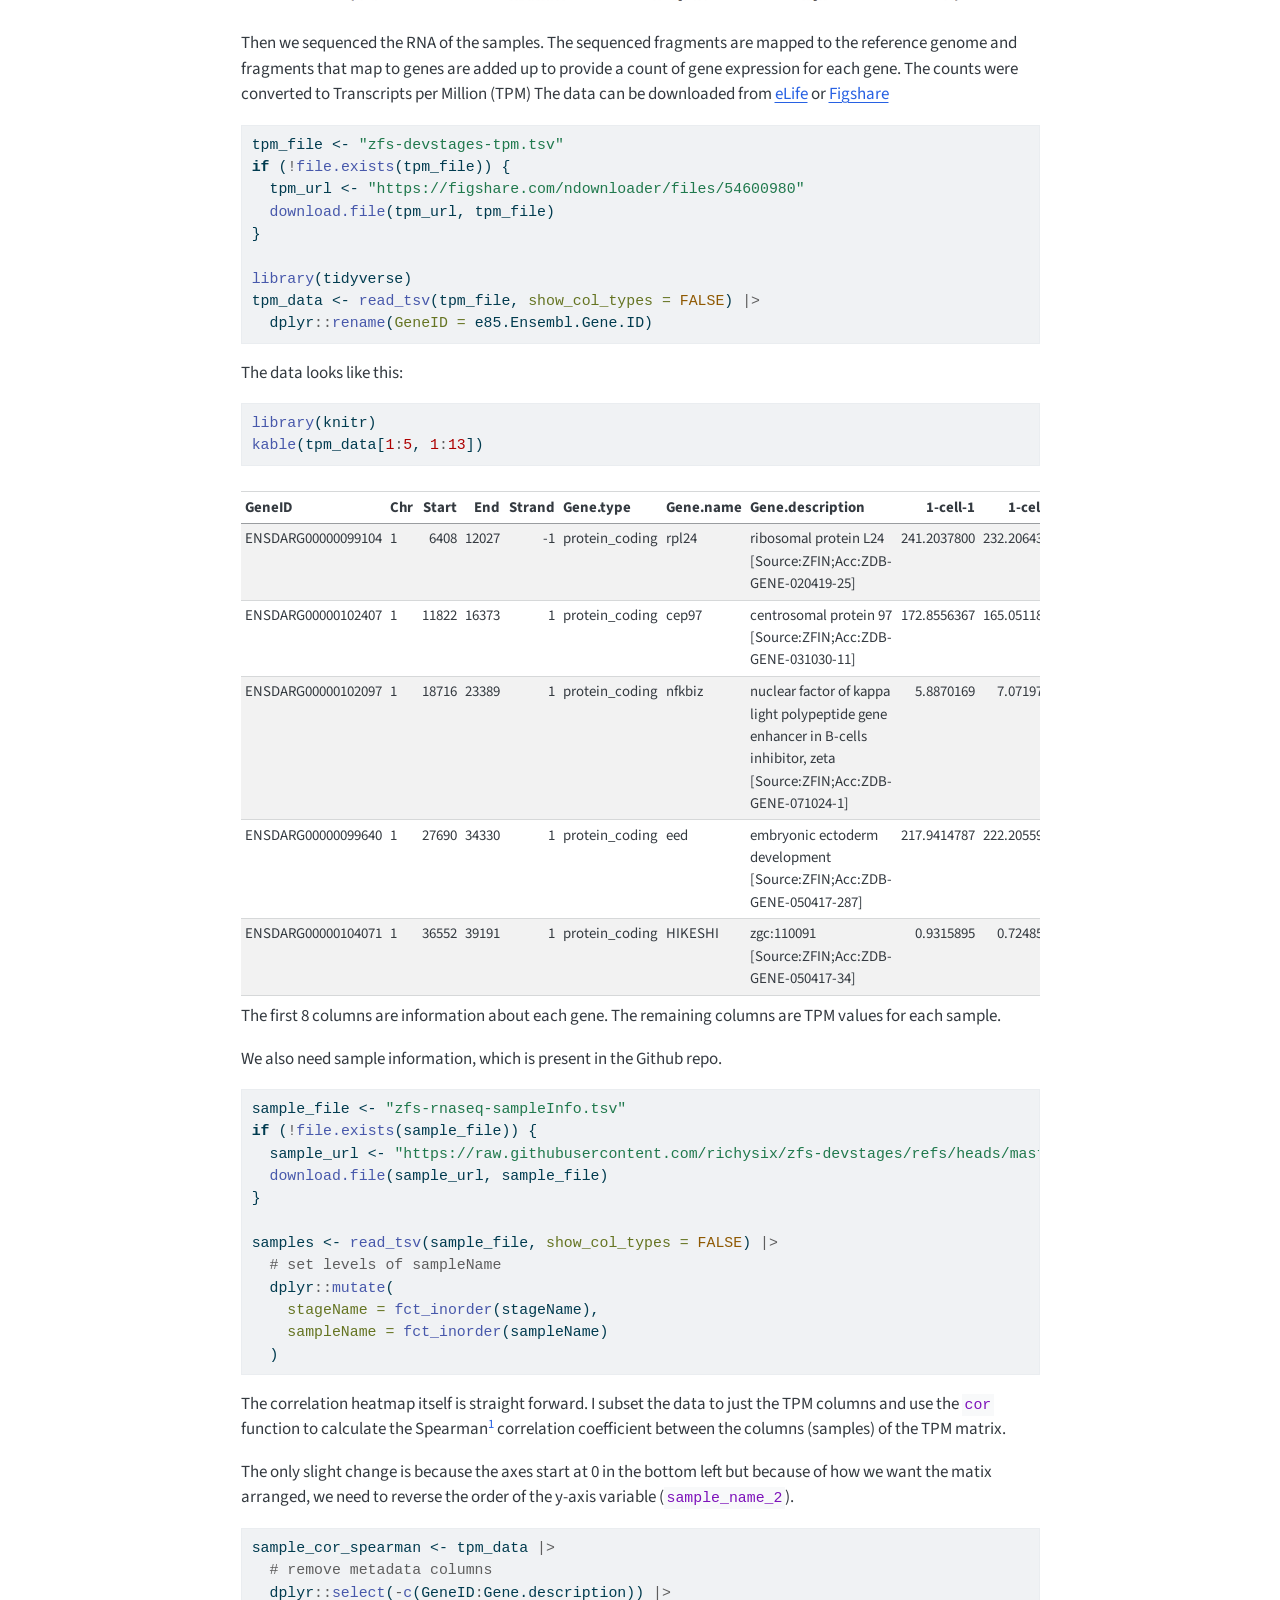
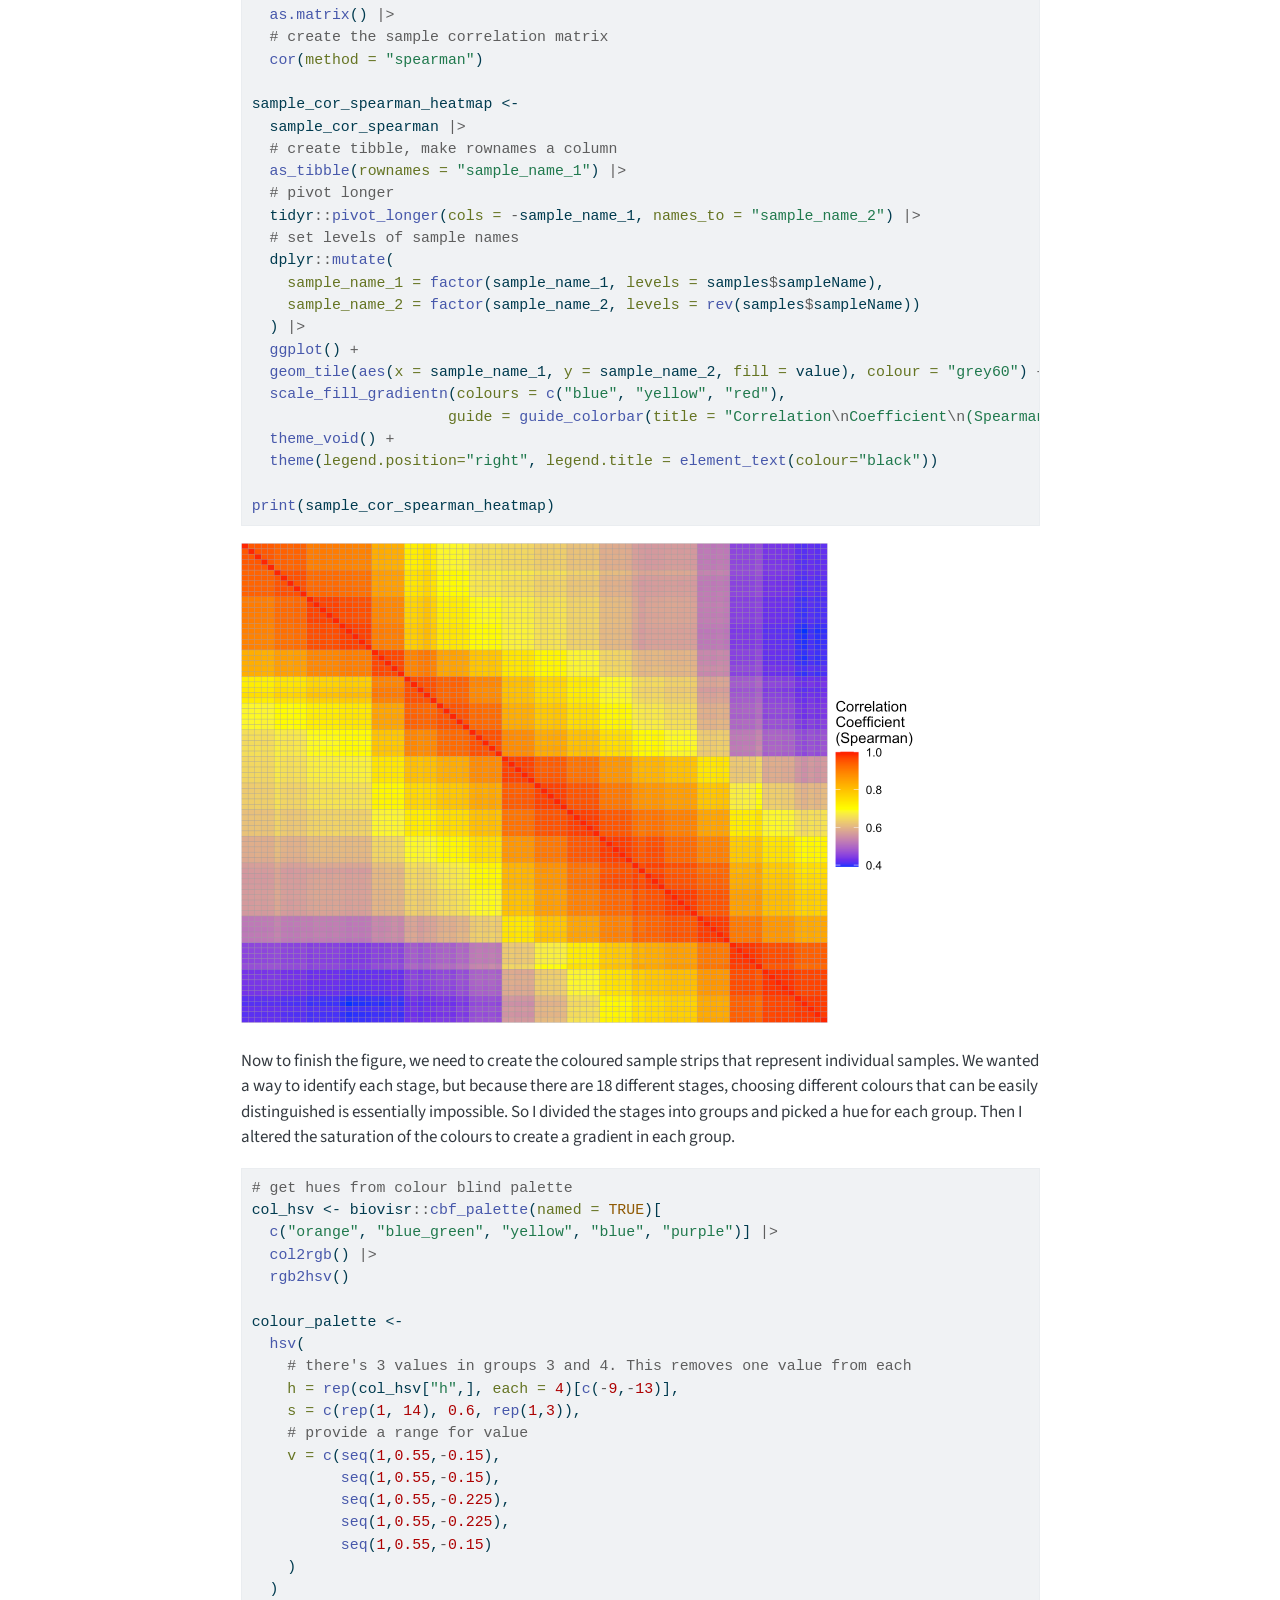
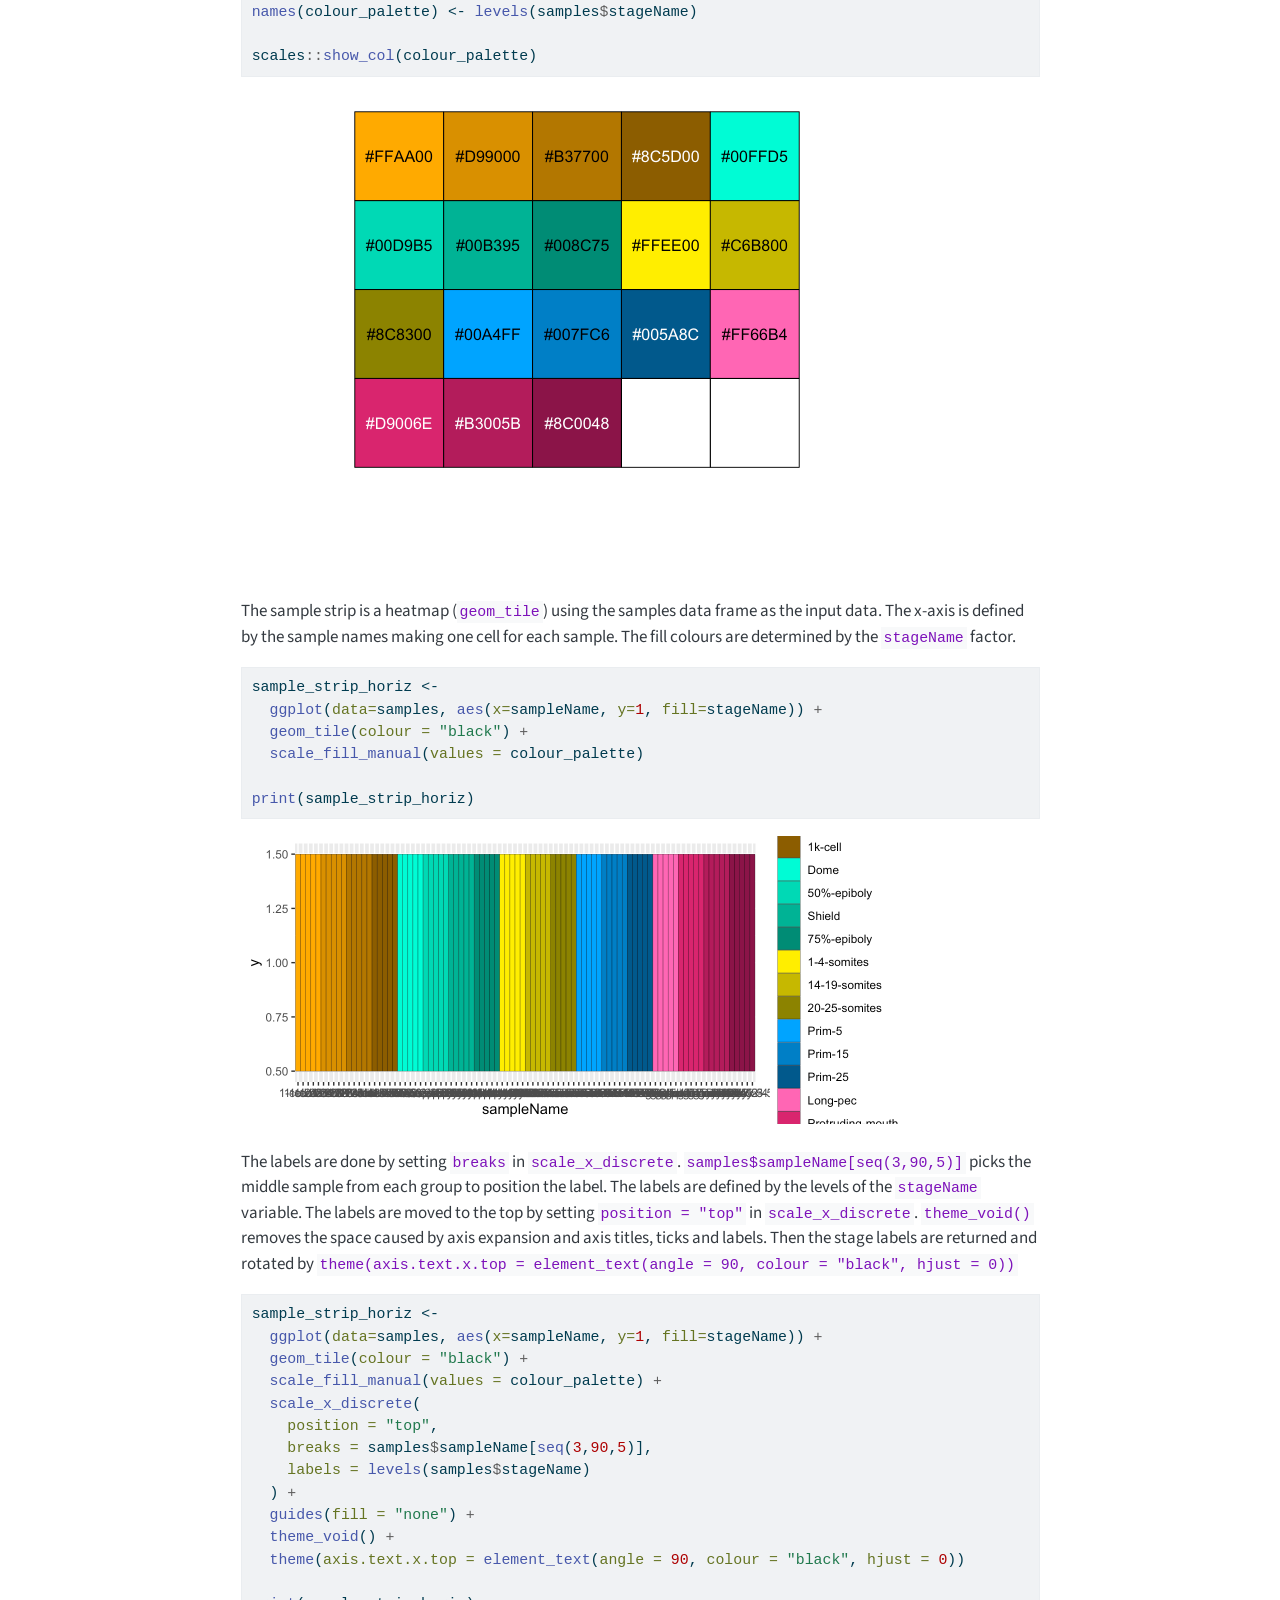
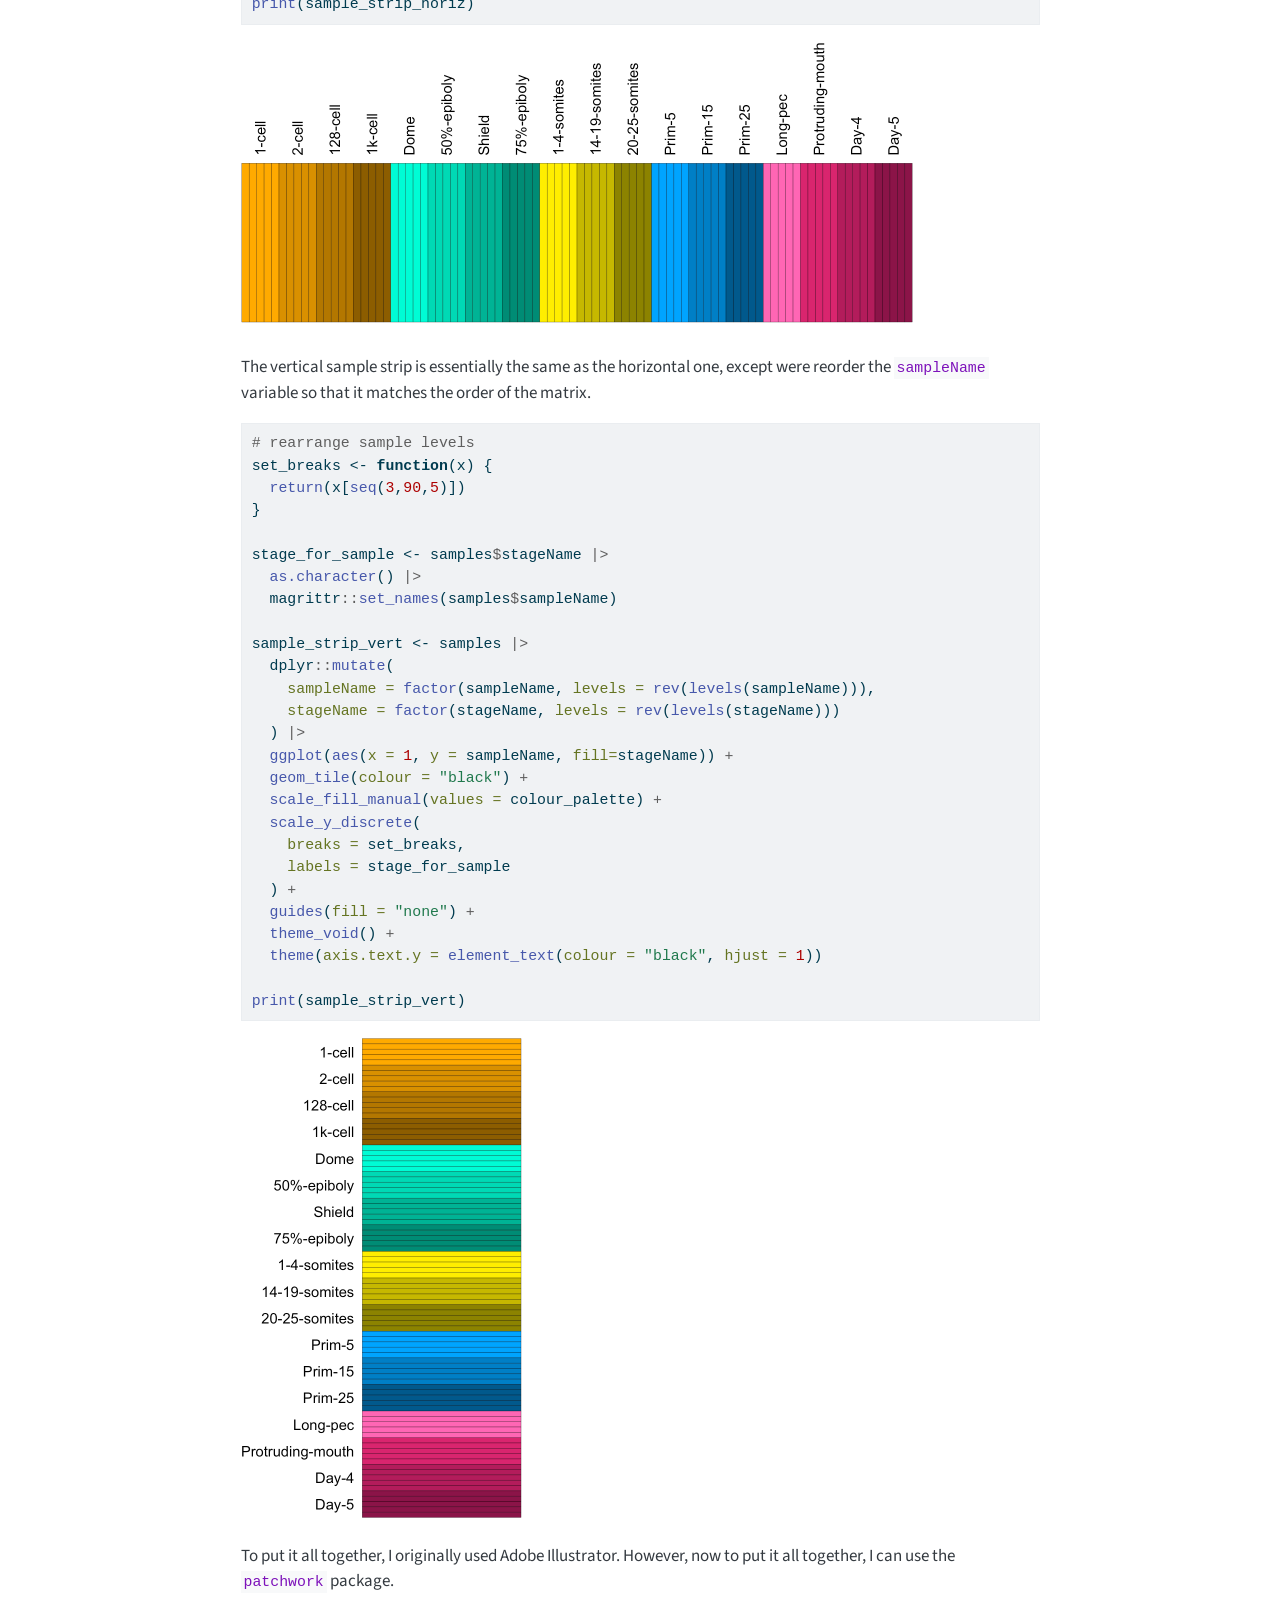
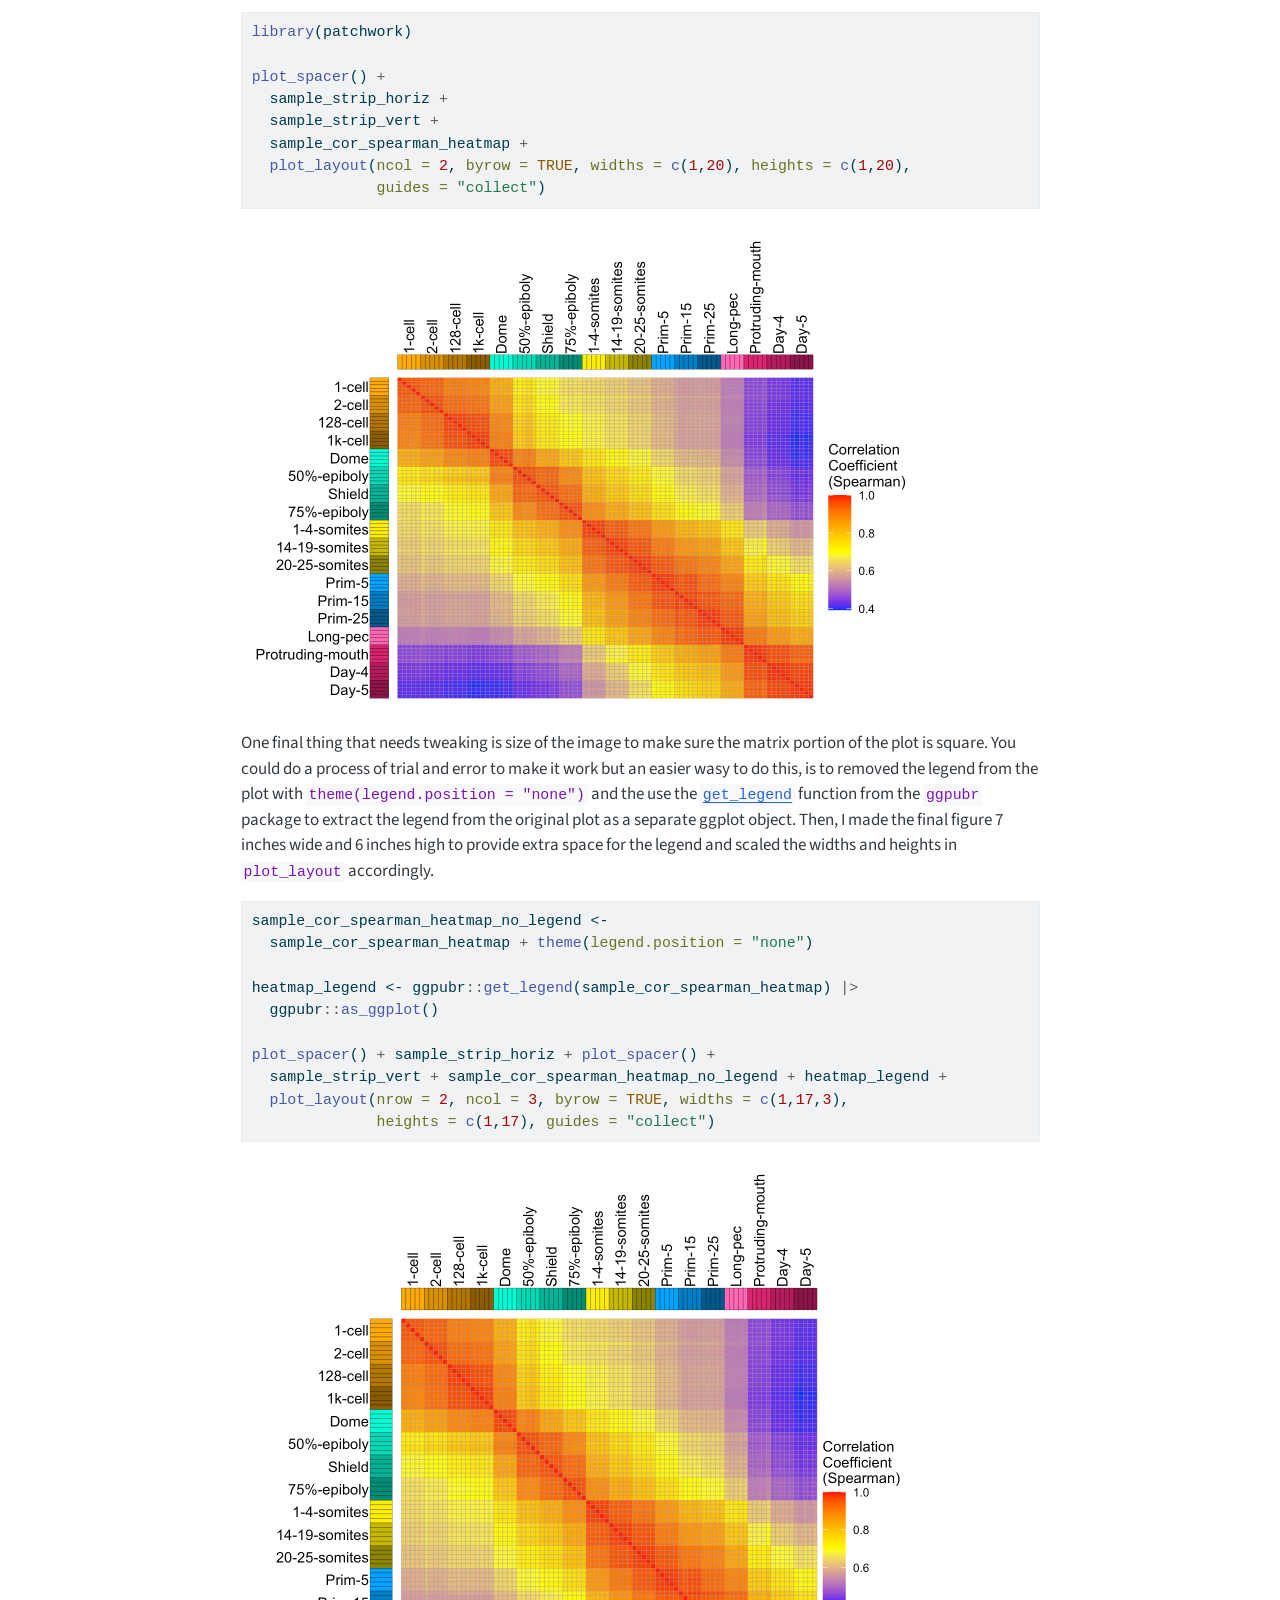
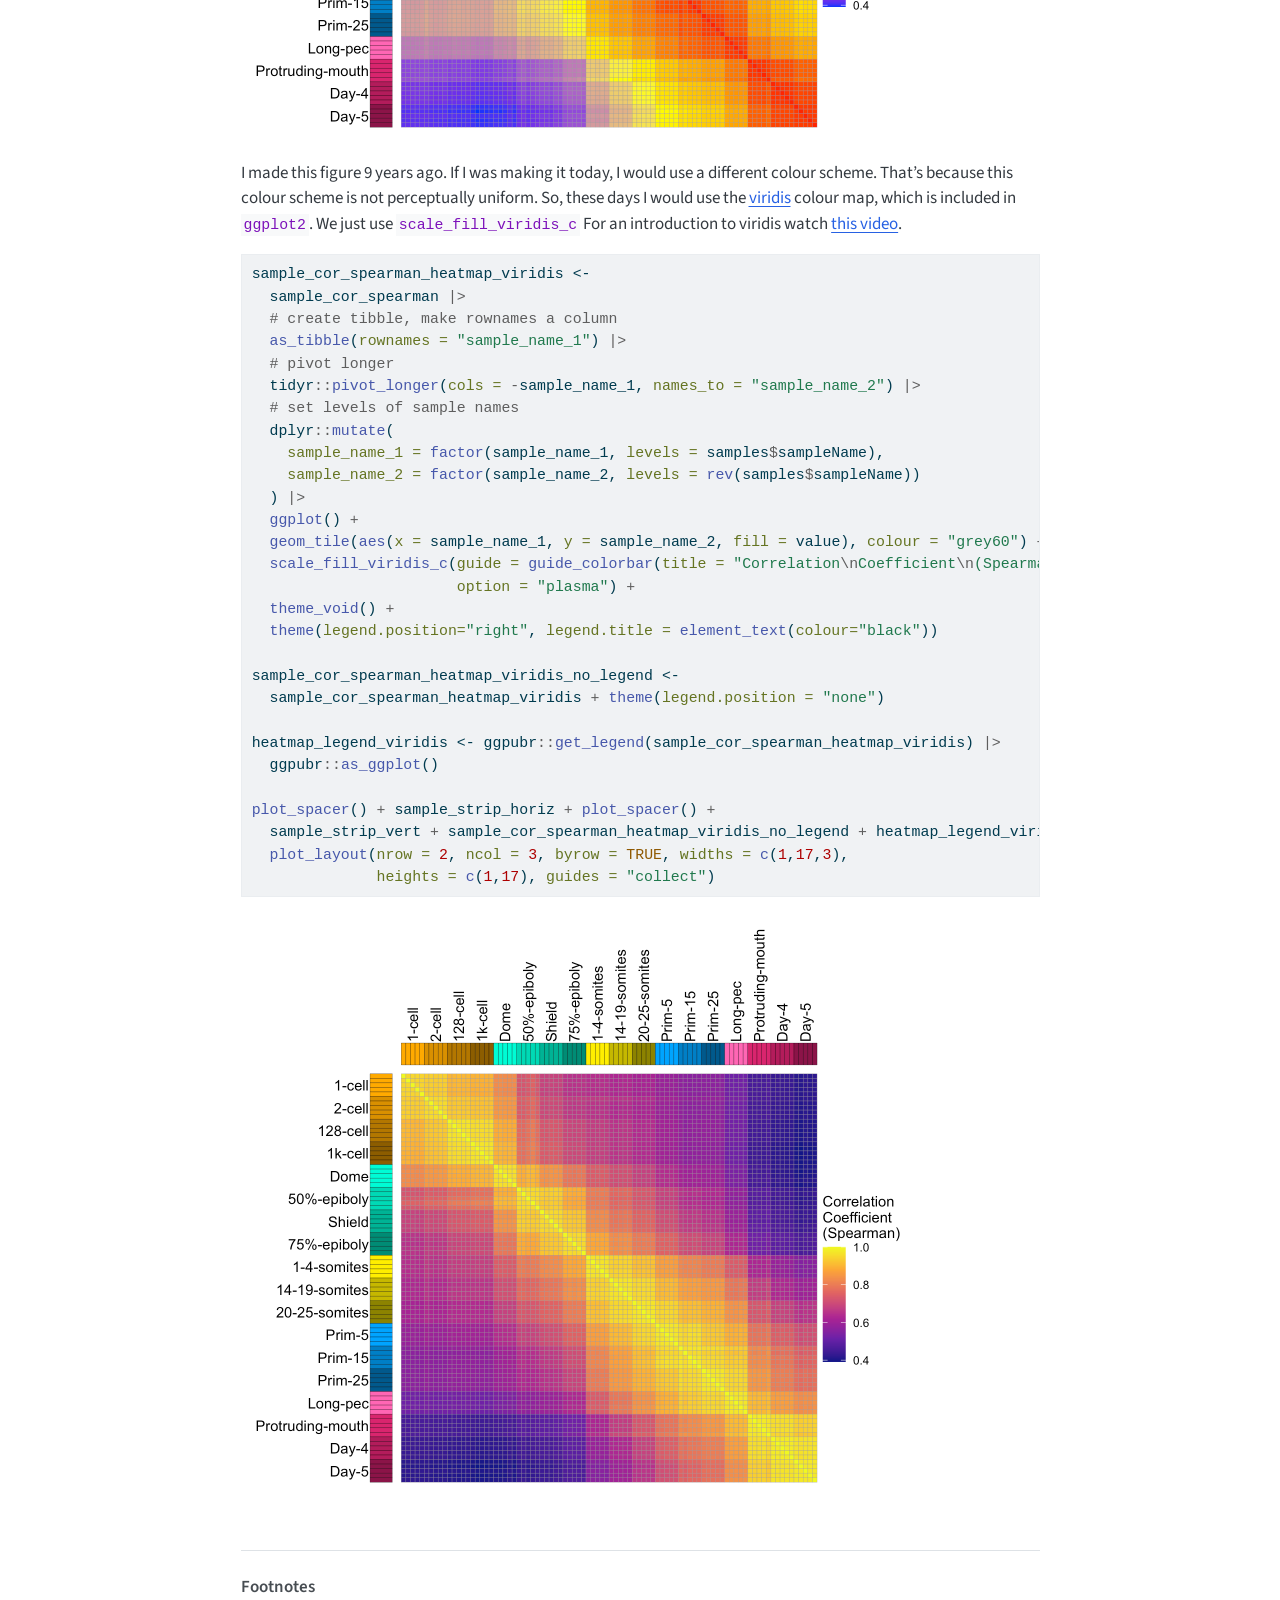
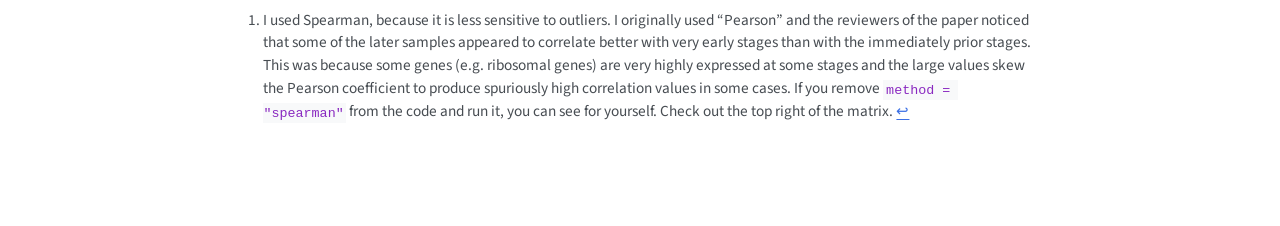
==== commit a442232f: "Update sample correlation matrix post" ====
--- a/docs/posts/sample-cor-matrix/index.html
+++ b/docs/posts/sample-cor-matrix/index.html
@@ -132,6 +132,10 @@
   <li class="nav-item">
     <a class="nav-link" href="../../index.html"> 
 <span class="menu-text">Home</span></a>
+  </li>  
+  <li class="nav-item">
+    <a class="nav-link" href="../../portfolio.html"> 
+<span class="menu-text">Porfolio</span></a>
   </li>  
   <li class="nav-item">
     <a class="nav-link" href="../../blog.html"> 
@@ -548,7 +552,7 @@
 </div>
 </div>
 </div>
-<p>I made this figure 9 years ago. If I was making it today, I would use a different colour scheme. That’s because this colour scheme is not preceptually uniform. So, these days I would use the <a href="https://cran.r-project.org/web/packages/viridis/vignettes/intro-to-viridis.html">viridis</a> colour map, which is included in <code>ggplot2</code>. We just use <code>scale_fill_viridis_c</code> For an introduction to viridis watch <a href="https://www.youtube.com/watch?v=xAoljeRJ3lU">this video</a>.</p>
+<p>I made this figure 9 years ago. If I was making it today, I would use a different colour scheme. That’s because this colour scheme is not perceptually uniform. So, these days I would use the <a href="https://cran.r-project.org/web/packages/viridis/vignettes/intro-to-viridis.html">viridis</a> colour map, which is included in <code>ggplot2</code>. We just use <code>scale_fill_viridis_c</code> For an introduction to viridis watch <a href="https://www.youtube.com/watch?v=xAoljeRJ3lU">this video</a>.</p>
 <div class="cell">
 <div class="sourceCode cell-code" id="cb11"><pre class="sourceCode r code-with-copy"><code class="sourceCode r"><span id="cb11-1"><a href="#cb11-1" aria-hidden="true" tabindex="-1"></a>sample_cor_spearman_heatmap_viridis <span class="ot">&lt;-</span> </span>
 <span id="cb11-2"><a href="#cb11-2" aria-hidden="true" tabindex="-1"></a>  sample_cor_spearman <span class="sc">|&gt;</span></span>
